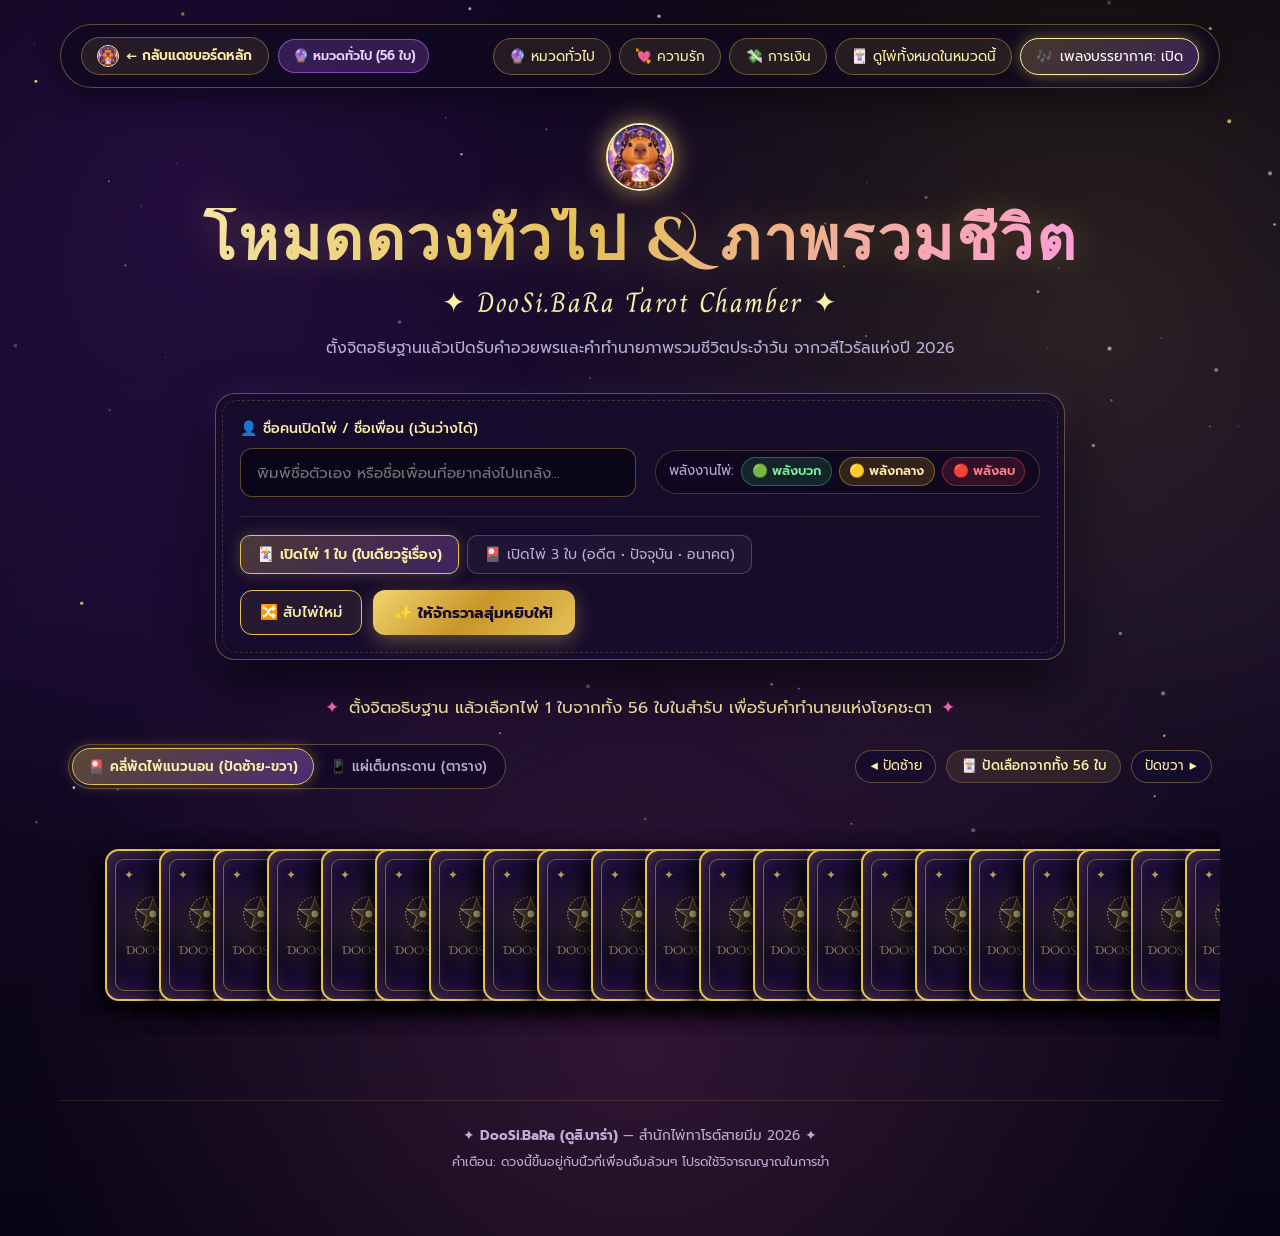
==== reading.html @ a7a4101d "Initial release of DooSi.BaRa 2026" ====
<!DOCTYPE html>
<html lang="th">
<head>
    <meta charset="UTF-8">
    <meta name="viewport" content="width=device-width, initial-scale=1.0">
    <title>DooSi.BaRa — ห้องทำนายไพ่ทาโรต์สายมีม 2026</title>
    <meta name="description" content="เข้าสู่ห้องทำนายดวงชะตา DooSi.BaRa ตั้งจิตอธิษฐานแล้วเปิดไพ่ 1 ใบ หรือ 3 ใบ พร้อมบันทึกภาพคำทำนายส่งแกล้งเพื่อนได้ทันที!">
    <meta name="theme-color" content="#120924">
    <meta property="og:type" content="website">
    <meta property="og:title" content="DooSi.BaRa — ห้องทำนายไพ่ทาโรต์สายมีม 2026">
    <meta property="og:description" content="ตั้งจิตอธิษฐานแล้วเปิดไพ่ 1 ใบ หรือ 3 ใบ พร้อมบันทึกภาพคำทำนายส่งแกล้งเพื่อนได้ทันที!">
    <meta property="og:image" content="icon.png">
    <meta name="twitter:card" content="summary_large_image">
    <meta name="twitter:title" content="DooSi.BaRa — ห้องทำนายไพ่ทาโรต์สายมีม 2026">
    <meta name="twitter:description" content="ตั้งจิตอธิษฐานแล้วเปิดไพ่ 1 ใบ หรือ 3 ใบ พร้อมบันทึกภาพคำทำนายส่งแกล้งเพื่อนได้ทันที!">
    <meta name="twitter:image" content="icon.png">
    <link rel="icon" type="image/png" href="icon.png">
    <link rel="apple-touch-icon" href="icon.png">
    <link rel="preconnect" href="https://fonts.googleapis.com">
    <link rel="preconnect" href="https://fonts.gstatic.com" crossorigin>
    <link href="https://fonts.googleapis.com/css2?family=Charm:wght@400;700&family=Cinzel+Decorative:wght@700&family=Prompt:wght@300;400;500;600;700&display=swap" rel="stylesheet">
    <link rel="stylesheet" href="styles.css?v=20261001_v10">
    <style>
        .tarot-deck-grid {
            display: grid !important;
            grid-template-columns: repeat(auto-fill, minmax(110px, 1fr)) !important;
            gap: 0.95rem !important;
            max-width: 1240px !important;
            margin: 0 auto !important;
            padding: 1rem 0.5rem !important;
            justify-content: center !important;
        }
        @media (min-width: 1024px) {
            .tarot-deck-grid {
                grid-template-columns: repeat(auto-fill, minmax(118px, 1fr)) !important;
                gap: 1.05rem !important;
            }
        }
        @media (max-width: 600px) {
            .tarot-deck-grid {
                grid-template-columns: repeat(auto-fill, minmax(84px, 1fr)) !important;
                gap: 0.6rem !important;
            }
        }

        /* Direct Cache-Proof Fan Ribbon Styles */
        .deck-view-bar {
            display: flex !important;
            flex-wrap: wrap !important;
            align-items: center !important;
            justify-content: space-between !important;
            gap: 0.8rem !important;
            max-width: 1240px !important;
            margin: 0 auto 1.1rem !important;
            padding: 0 0.5rem !important;
        }
        .view-switch-pills {
            display: flex !important;
            background: rgba(18, 9, 36, 0.75) !important;
            border: 1px solid rgba(229, 193, 88, 0.35) !important;
            border-radius: 999px !important;
            padding: 3px !important;
        }
        .view-pill {
            background: transparent !important;
            border: none !important;
            color: #bbaed6 !important;
            font-size: 0.84rem !important;
            font-family: 'Prompt', sans-serif !important;
            padding: 0.42rem 0.95rem !important;
            border-radius: 999px !important;
            cursor: pointer !important;
            transition: all 0.25s ease !important;
        }
        .view-pill.active {
            background: linear-gradient(135deg, rgba(229, 193, 88, 0.35), rgba(184, 107, 255, 0.35)) !important;
            border: 1px solid #e5c158 !important;
            color: #fdf0a6 !important;
            font-weight: 600 !important;
            box-shadow: 0 0 14px rgba(229, 193, 88, 0.35) !important;
        }
        .fan-navigator-bar {
            display: flex !important;
            align-items: center !important;
            gap: 0.6rem !important;
        }
        .btn-fan-nav {
            background: rgba(22, 11, 46, 0.75) !important;
            border: 1px solid rgba(229, 193, 88, 0.35) !important;
            color: #fdf0a6 !important;
            font-size: 0.82rem !important;
            font-family: 'Prompt', sans-serif !important;
            padding: 0.35rem 0.85rem !important;
            border-radius: 999px !important;
            cursor: pointer !important;
        }
        .fan-indicator-pill {
            font-size: 0.82rem !important;
            color: #fdf0a6 !important;
            background: rgba(229, 193, 88, 0.1) !important;
            border: 1px solid rgba(229, 193, 88, 0.25) !important;
            border-radius: 999px !important;
            padding: 0.32rem 0.85rem !important;
            font-weight: 500 !important;
        }
        .tarot-spread-container.view-fan {
            max-width: 100vw !important;
            overflow: hidden !important;
            position: relative !important;
            padding: 0.5rem 0 !important;
        }
        .tarot-spread-container.view-fan .tarot-deck-grid {
            display: flex !important;
            overflow-x: auto !important;
            overflow-y: hidden !important;
            scroll-snap-type: x proximity !important;
            -webkit-overflow-scrolling: touch !important;
            padding: 2.2rem 2.8rem 2.2rem !important;
            gap: 0 !important;
            max-width: 100% !important;
            justify-content: flex-start !important;
            cursor: grab !important;
            user-select: none !important;
        }
        .tarot-spread-container.view-fan .deck-card-slot {
            flex: 0 0 96px !important;
            width: 96px !important;
            height: 152px !important;
            margin-right: -42px !important;
            margin-left: 0 !important;
            scroll-snap-align: center !important;
            box-shadow: -6px 8px 18px rgba(0, 0, 0, 0.75) !important;
        }
        .tarot-spread-container.view-fan .deck-card-slot:hover {
            transform: translateY(-28px) scale(1.15) !important;
            z-index: 50 !important;
            margin-right: 6px !important;
            margin-left: 6px !important;
            filter: drop-shadow(0 15px 25px rgba(0, 0, 0, 0.8)) drop-shadow(0 0 18px rgba(229, 193, 88, 0.6)) !important;
        }
        .tarot-spread-container.view-fan .deck-card-slot.selected {
            transform: translateY(-38px) scale(1.18) !important;
            z-index: 60 !important;
            margin-right: 14px !important;
            margin-left: 14px !important;
            filter: drop-shadow(0 15px 30px rgba(0, 0, 0, 0.9)) drop-shadow(0 0 25px #e5c158) !important;
        }
        @media (max-width: 600px) {
            .tarot-spread-container.view-fan .deck-card-slot {
                flex: 0 0 82px !important;
                width: 82px !important;
                height: 130px !important;
                margin-right: -36px !important;
            }
            .tarot-spread-container.view-fan .tarot-deck-grid {
                padding: 1.8rem 1.4rem 1.6rem !important;
            }
        }

        /* Altar Grid & Energy Legend Bar */
        .altar-grid {
            display: grid !important;
            grid-template-columns: 1fr auto !important;
            gap: 1.2rem !important;
            align-items: end !important;
        }
        @media (max-width: 768px) {
            .altar-grid {
                grid-template-columns: 1fr !important;
            }
        }
        .energy-legend-bar {
            display: inline-flex !important;
            align-items: center !important;
            gap: 0.45rem !important;
            flex-wrap: nowrap !important;
            white-space: nowrap !important;
            background: rgba(14, 7, 28, 0.7) !important;
            border: 1px solid rgba(229, 193, 88, 0.25) !important;
            border-radius: 999px !important;
            padding: 0.42rem 0.85rem !important;
            margin-bottom: 0.2rem !important;
        }
        .legend-label {
            font-size: 0.82rem !important;
            color: #bbaed6 !important;
            white-space: nowrap !important;
        }
        .legend-tag {
            display: inline-flex !important;
            align-items: center !important;
            gap: 0.28rem !important;
            font-size: 0.8rem !important;
            font-weight: 600 !important;
            white-space: nowrap !important;
            padding: 0.2rem 0.6rem !important;
            border-radius: 999px !important;
        }
        .legend-tag.positive {
            background: rgba(46, 213, 115, 0.15) !important;
            color: #7bed9f !important;
            border: 1px solid rgba(46, 213, 115, 0.4) !important;
        }
        .legend-tag.neutral {
            background: rgba(255, 195, 18, 0.15) !important;
            color: #ffeaa7 !important;
            border: 1px solid rgba(255, 195, 18, 0.4) !important;
        }
        .legend-tag.negative {
            background: rgba(255, 71, 87, 0.15) !important;
            color: #ff7f8a !important;
            border: 1px solid rgba(255, 71, 87, 0.4) !important;
        }
        @media (max-width: 600px) {
            .energy-legend-bar {
                flex-wrap: wrap !important;
                border-radius: 14px !important;
                padding: 0.5rem 0.75rem !important;
            }
        }
    </style>
</head>
<body>
    <canvas id="starfield"></canvas>

    <div class="app-wrapper">
        <!-- Top Navigation -->
        <nav class="top-bar">
            <div style="display:flex; align-items:center; gap:0.6rem; flex-wrap:wrap;">
                <a href="index.html" class="btn-pill" style="text-decoration:none; font-weight:600; display:inline-flex; align-items:center; gap:0.45rem;">
                    <img src="icon.png" alt="DooSi.BaRa Mascot" style="width:22px; height:22px; border-radius:50%; object-fit:cover; border:1px solid var(--gold-light);">
                    ← กลับแดชบอร์ดหลัก
                </a>
                <span class="badge-general" id="activeModeBadge" style="padding:0.35rem 0.85rem; border-radius:999px; font-size:0.8rem; font-weight:600;">
                    🔮 กำลังโหลด...
                </span>
            </div>

            <div class="top-actions">
                <button type="button" class="btn-pill mode-pill-btn" data-target-mode="general">
                    🔮 หมวดทั่วไป
                </button>
                <button type="button" class="btn-pill mode-pill-btn" data-target-mode="love">
                    💘 ความรัก
                </button>
                <button type="button" class="btn-pill mode-pill-btn" data-target-mode="money">
                    💸 การเงิน
                </button>
                <button type="button" class="btn-pill" id="btnOpenGallery">
                    🃏 ดูไพ่ทั้งหมดในหมวดนี้
                </button>
                <button type="button" class="btn-pill sound-active" id="btnToggleSound">
                    <span class="bgm-wave-anim">🎶</span> เพลงบรรยากาศ: เปิด
                </button>
            </div>
        </nav>

        <!-- Mode Hero Header -->
        <header class="hero-header">
            <div class="celestial-emblem" aria-hidden="true" style="background:transparent; border:none; box-shadow:none;">
                <img src="icon.png" alt="DooSi.BaRa Mascot" class="hero-mascot-img">
            </div>
            <h1 class="site-title" id="modeHeaderTitle">โหมดดวงทั่วไป & ภาพรวมชีวิต</h1>
            <span class="site-title-thai">✦ DooSi.BaRa Tarot Chamber ✦</span>
            <p class="site-subtitle" id="modeHeaderDesc">
                ตั้งจิตอธิษฐานแล้วเปิดรับคำอวยพรและคำทำนายภาพรวมชีวิตประจำวัน จากวลีไวรัลแห่งปี 2026
            </p>
        </header>

        <!-- Altar Control Panel -->
        <section class="altar-panel" aria-label="แท่นทำนายดวงชะตา">
            <div class="altar-grid">
                <div class="field-group">
                    <label for="friendNameInput">👤 ชื่อคนเปิดไพ่ / ชื่อเพื่อน (เว้นว่างได้)</label>
                    <input
                        type="text"
                        id="friendNameInput"
                        class="mystic-input"
                        placeholder="พิมพ์ชื่อตัวเอง หรือชื่อเพื่อนที่อยากส่งไปแกล้ง..."
                        maxlength="45"
                    >
                </div>
                <div class="field-group" style="display:flex; flex-direction:column; justify-content:flex-end; align-items:flex-end;">
                    <div class="energy-legend-bar">
                        <span class="legend-label">พลังงานไพ่:</span>
                        <span class="legend-tag positive">🟢 พลังบวก</span>
                        <span class="legend-tag neutral">🟡 พลังกลาง</span>
                        <span class="legend-tag negative">🔴 พลังลบ</span>
                    </div>
                </div>
            </div>

            <div class="spread-mode-bar">
                <div class="mode-tabs" role="tablist">
                    <button type="button" class="mode-tab active" data-mode="1">
                        🃏 เปิดไพ่ 1 ใบ (ใบเดียวรู้เรื่อง)
                    </button>
                    <button type="button" class="mode-tab" data-mode="3">
                        🎴 เปิดไพ่ 3 ใบ (อดีต • ปัจจุบัน • อนาคต)
                    </button>
                </div>
                <div class="action-buttons">
                    <button type="button" class="btn-outline-gold" id="btnShuffleDeck">
                        🔀 สับไพ่ใหม่
                    </button>
                    <button type="button" class="btn-gold" id="btnQuickDraw">
                        ✨ ให้จักรวาลสุ่มหยิบให้!
                    </button>
                </div>
            </div>
        </section>

        <!-- Oracle Prompt -->
        <div class="oracle-prompt">
            <span class="sparkle">✦</span>
            <span id="oraclePromptText">ตั้งจิตอธิษฐาน แล้วกดเลือกไพ่ทาโรต์ 1 ใบด้วยตัวเอง เพื่อรับคำทำนายแห่งโชคชะตา</span>
            <span class="sparkle">✦</span>
        </div>

        <!-- Deck View Switcher & Navigator -->
        <div class="deck-view-bar">
            <div class="view-switch-pills">
                <button type="button" class="view-pill active" id="btnViewFan" data-view="fan">
                    🎴 คลี่พัดไพ่แนวนอน (ปัดซ้าย-ขวา)
                </button>
                <button type="button" class="view-pill" id="btnViewGrid" data-view="grid">
                    📱 แผ่เต็มกระดาน (ตาราง)
                </button>
            </div>
            <div class="fan-navigator-bar" id="fanNavigatorBar">
                <button type="button" class="btn-fan-nav" id="btnFanLeft" title="เลื่อนซ้าย">◀ ปัดซ้าย</button>
                <div class="fan-indicator-pill" id="fanIndicatorPill">
                    <span id="fanCardCounterText">🃏 ปัดเลือกจากทั้ง 56 ใบ</span>
                </div>
                <button type="button" class="btn-fan-nav" id="btnFanRight" title="เลื่อนขวา">ปัดขวา ▶</button>
            </div>
        </div>

        <!-- Interactive Tarot Deck Spread -->
        <section class="tarot-spread-container view-fan" aria-label="สำรับไพ่ทาโรต์">
            <div class="tarot-deck-grid" id="tarotDeckGrid"></div>
        </section>

        <!-- Revealed Reading Stage -->
        <section class="reading-stage" id="readingStage" aria-live="polite"></section>

        <!-- Footer -->
        <footer class="site-footer">
            <p>✦ <strong>DooSi.BaRa (ดูสิ.บาร่า)</strong> — สำนักไพ่ทาโรต์สายมีม 2026 ✦</p>
            <p style="margin-top:0.3rem; font-size:0.78rem;">คำเตือน: ดวงนี้ขึ้นอยู่กับนิ้วที่เพื่อนจิ้มล้วนๆ โปรดใช้วิจารณญาณในการขำ</p>
        </footer>
    </div>

    <!-- Modal: All Cards Gallery -->
    <div class="modal-backdrop" id="galleryModal" role="dialog" aria-modal="true">
        <div class="modal-card">
            <div class="modal-header">
                <div class="modal-title" id="galleryModalTitle">🃏 ไพ่ทั้งหมดในสำรับนี้</div>
                <button type="button" class="btn-close-modal" onclick="document.getElementById('galleryModal').classList.remove('open')">✕</button>
            </div>
            <p style="color:var(--text-muted); font-size:0.88rem; margin-bottom:1rem;">
                คลิกที่การ์ดใบใดก็ได้เพื่อเปิดอ่านคำจำกัดความ คำทำนาย และคำอวยพรของไพ่ใบนั้นทันที:
            </p>
            <div class="gallery-grid" id="galleryGridContainer"></div>
        </div>
    </div>

    <!-- Toast Notification -->
    <div class="mystic-toast" id="mysticToast" role="status" aria-live="polite"></div>

    <!-- Load Dedicated Data Decks and Reading Engine -->
    <script src="data/general.js?v=20261001_v11"></script>
    <script src="data/love.js?v=20261001_v11"></script>
    <script src="data/money.js?v=20261001_v11"></script>
    <script src="reading.js?v=20261001_v11"></script>
</body>
</html>
---- styles.css ----
:root {
    --bg-deep: #070410;
    --bg-mid: #120924;
    --bg-card: #1a0f33;
    --bg-panel: rgba(22, 12, 44, 0.85);
    --gold-primary: #e5c158;
    --gold-light: #fdf0a6;
    --gold-dark: #9e7820;
    --gold-glow: rgba(229, 193, 88, 0.45);
    --purple-neon: #b86bff;
    --pink-accent: #ff6ec7;
    --cyan-mystic: #5ce1e6;
    --text-main: #f8f3ff;
    --text-muted: #bbaed6;
    --border-gold: rgba(229, 193, 88, 0.38);
    --shadow-mystic: 0 20px 50px rgba(0, 0, 0, 0.75), 0 0 30px rgba(184, 107, 255, 0.15);
}

* {
    box-sizing: border-box;
    margin: 0;
    padding: 0;
}

html {
    scroll-behavior: smooth;
}

body {
    font-family: 'Prompt', -apple-system, BlinkMacSystemFont, sans-serif;
    background-color: var(--bg-deep);
    background-image:
        radial-gradient(circle at 15% 15%, rgba(120, 40, 200, 0.22) 0%, transparent 45%),
        radial-gradient(circle at 85% 25%, rgba(229, 193, 88, 0.14) 0%, transparent 40%),
        radial-gradient(circle at 50% 85%, rgba(255, 110, 199, 0.15) 0%, transparent 50%),
        linear-gradient(180deg, #070410 0%, #130926 50%, #090514 100%);
    color: var(--text-main);
    min-height: 100vh;
    overflow-x: hidden;
    position: relative;
    line-height: 1.6;
}

/* Starfield Canvas Background */
#starfield {
    position: fixed;
    top: 0;
    left: 0;
    width: 100%;
    height: 100%;
    pointer-events: none;
    z-index: 0;
}

.app-wrapper {
    position: relative;
    z-index: 1;
    max-width: 1200px;
    margin: 0 auto;
    padding: 1.5rem 1.25rem 4rem;
}

/* Top Navigation / Utility Bar */
.top-bar {
    display: flex;
    justify-content: space-between;
    align-items: center;
    flex-wrap: wrap;
    gap: 0.75rem;
    padding: 0.75rem 1.25rem;
    background: rgba(15, 8, 30, 0.75);
    border: 1px solid var(--border-gold);
    border-radius: 999px;
    backdrop-filter: blur(12px);
    margin-bottom: 2rem;
    box-shadow: 0 8px 30px rgba(0, 0, 0, 0.45);
}

.brand-mini {
    display: flex;
    align-items: center;
    gap: 0.6rem;
    font-family: 'Cinzel Decorative', 'Prompt', serif;
    font-weight: 700;
    color: var(--gold-light);
    font-size: 1.05rem;
    letter-spacing: 0.05em;
}

.brand-mini .dot {
    color: var(--pink-accent);
}

.brand-mascot-img {
    width: 34px;
    height: 34px;
    border-radius: 50%;
    border: 1.5px solid var(--gold-light);
    box-shadow: 0 0 12px rgba(229, 193, 88, 0.5);
    object-fit: cover;
    flex-shrink: 0;
}

.top-actions {
    display: flex;
    align-items: center;
    gap: 0.5rem;
    flex-wrap: wrap;
}

.btn-pill {
    background: rgba(229, 193, 88, 0.1);
    color: var(--gold-light);
    border: 1px solid var(--border-gold);
    padding: 0.45rem 0.95rem;
    border-radius: 999px;
    font-family: inherit;
    font-size: 0.85rem;
    cursor: pointer;
    transition: all 0.25s ease;
    display: inline-flex;
    align-items: center;
    gap: 0.4rem;
}

.btn-pill:hover {
    background: rgba(229, 193, 88, 0.25);
    transform: translateY(-2px);
    box-shadow: 0 0 15px var(--gold-glow);
}

.btn-pill.sound-active {
    background: linear-gradient(135deg, rgba(229, 193, 88, 0.25), rgba(184, 107, 255, 0.25)) !important;
    border-color: var(--gold-light) !important;
    color: #fff !important;
    box-shadow: 0 0 16px rgba(229, 193, 88, 0.45) !important;
}

.bgm-wave-anim {
    display: inline-block;
    animation: musicPulse 1.4s ease-in-out infinite;
}

@keyframes musicPulse {
    0%, 100% { transform: scale(1); }
    50% { transform: scale(1.3); }
}

.hero-mascot-img {
    width: 68px;
    height: 68px;
    border-radius: 50%;
    border: 2px solid var(--gold-light);
    box-shadow: 0 0 25px rgba(229, 193, 88, 0.65);
    object-fit: cover;
    animation: mascotFloat 4s ease-in-out infinite;
}

@keyframes mascotFloat {
    0%, 100% {
        transform: translateY(0) scale(1);
        box-shadow: 0 0 25px rgba(229, 193, 88, 0.65);
    }
    50% {
        transform: translateY(-4px) scale(1.04);
        box-shadow: 0 0 35px rgba(255, 110, 199, 0.7);
    }
}

.btn-pill.active-prank {
    background: linear-gradient(135deg, rgba(255, 110, 199, 0.28), rgba(184, 107, 255, 0.28));
    border-color: var(--pink-accent);
    color: #fff;
}

/* Hero Header */
.hero-header {
    text-align: center;
    margin-bottom: 2rem;
    position: relative;
}

.celestial-emblem {
    display: inline-flex;
    align-items: center;
    justify-content: center;
    width: 74px;
    height: 74px;
    border-radius: 50%;
    background: radial-gradient(circle, rgba(229, 193, 88, 0.22) 0%, rgba(18, 9, 36, 0.9) 70%);
    border: 1.5px solid var(--gold-primary);
    box-shadow: 0 0 28px var(--gold-glow);
    margin-bottom: 0.85rem;
    animation: floatSlow 4s ease-in-out infinite;
}

@keyframes floatSlow {
    0%, 100% { transform: translateY(0px) rotate(0deg); }
    50% { transform: translateY(-7px) rotate(3deg); }
}

.site-title {
    font-family: 'Cinzel Decorative', serif;
    font-size: clamp(2.2rem, 5vw, 3.8rem);
    font-weight: 700;
    background: linear-gradient(135deg, #fff6cc 0%, #e5c158 45%, #ff9de2 85%, #fdf0a6 100%);
    -webkit-background-clip: text;
    -webkit-text-fill-color: transparent;
    text-shadow: 0 0 35px rgba(229, 193, 88, 0.28);
    letter-spacing: 0.04em;
    line-height: 1.15;
}

.site-title-thai {
    display: block;
    font-family: 'Charm', 'Prompt', cursive;
    font-size: clamp(1.25rem, 2.6vw, 1.75rem);
    color: var(--gold-light);
    margin-top: 0.2rem;
    letter-spacing: 0.06em;
}

.site-subtitle {
    color: var(--text-muted);
    font-size: 0.98rem;
    max-width: 640px;
    margin: 0.65rem auto 0;
}

.badge-2026 {
    display: inline-block;
    margin-top: 0.7rem;
    padding: 0.25rem 0.85rem;
    font-size: 0.78rem;
    border-radius: 999px;
    background: rgba(184, 107, 255, 0.18);
    border: 1px solid rgba(184, 107, 255, 0.45);
    color: #e5c8ff;
    letter-spacing: 0.05em;
}

/* Control Altar (Intention & Mode Selector) */
.altar-panel {
    background: var(--bg-panel);
    border: 1px solid var(--border-gold);
    border-radius: 20px;
    padding: 1.5rem;
    max-width: 850px;
    margin: 0 auto 2.2rem;
    box-shadow: var(--shadow-mystic);
    backdrop-filter: blur(14px);
    position: relative;
    overflow: hidden;
}

.altar-panel::before {
    content: "";
    position: absolute;
    inset: 6px;
    border: 1px dashed rgba(229, 193, 88, 0.2);
    border-radius: 15px;
    pointer-events: none;
}

.altar-grid {
    display: grid;
    grid-template-columns: 1fr auto;
    gap: 1.2rem;
    align-items: end;
}

@media (max-width: 768px) {
    .altar-grid {
        grid-template-columns: 1fr;
    }
}

.energy-legend-bar {
    display: inline-flex;
    align-items: center;
    gap: 0.45rem;
    flex-wrap: nowrap;
    white-space: nowrap;
    background: rgba(14, 7, 28, 0.7);
    border: 1px solid rgba(229, 193, 88, 0.25);
    border-radius: 999px;
    padding: 0.42rem 0.85rem;
    margin-bottom: 0.2rem;
}

.legend-label {
    font-size: 0.82rem;
    color: var(--text-muted);
    white-space: nowrap;
}

.legend-tag {
    display: inline-flex;
    align-items: center;
    gap: 0.28rem;
    font-size: 0.8rem;
    font-weight: 600;
    white-space: nowrap;
    padding: 0.2rem 0.6rem;
    border-radius: 999px;
}

.legend-tag.positive {
    background: rgba(46, 213, 115, 0.15);
    color: #7bed9f;
    border: 1px solid rgba(46, 213, 115, 0.4);
}

.legend-tag.neutral {
    background: rgba(255, 195, 18, 0.15);
    color: #ffeaa7;
    border: 1px solid rgba(255, 195, 18, 0.4);
}

.legend-tag.negative {
    background: rgba(255, 71, 87, 0.15);
    color: #ff7f8a;
    border: 1px solid rgba(255, 71, 87, 0.4);
}

@media (max-width: 600px) {
    .energy-legend-bar {
        flex-wrap: wrap;
        border-radius: 14px;
        padding: 0.5rem 0.75rem;
    }
}


.field-group label {
    display: block;
    font-size: 0.88rem;
    color: var(--gold-light);
    margin-bottom: 0.45rem;
    font-weight: 500;
}

.mystic-input,
.mystic-select {
    width: 100%;
    padding: 0.75rem 1rem;
    border-radius: 12px;
    background: rgba(10, 5, 22, 0.85);
    border: 1px solid var(--border-gold);
    color: var(--text-main);
    font-family: inherit;
    font-size: 0.95rem;
    transition: all 0.2s ease;
}

.mystic-input:focus,
.mystic-select:focus {
    outline: none;
    border-color: var(--gold-light);
    box-shadow: 0 0 15px var(--gold-glow);
}

.spread-mode-bar {
    display: flex;
    justify-content: space-between;
    align-items: center;
    flex-wrap: wrap;
    gap: 1rem;
    margin-top: 1.2rem;
    padding-top: 1.1rem;
    border-top: 1px solid rgba(229, 193, 88, 0.16);
}

.mode-tabs {
    display: flex;
    gap: 0.5rem;
    flex-wrap: wrap;
}

.mode-tab {
    background: rgba(255, 255, 255, 0.04);
    border: 1px solid rgba(229, 193, 88, 0.28);
    color: var(--text-muted);
    padding: 0.5rem 1rem;
    border-radius: 10px;
    font-family: inherit;
    font-size: 0.88rem;
    cursor: pointer;
    transition: all 0.2s ease;
}

.mode-tab.active {
    background: linear-gradient(135deg, rgba(229, 193, 88, 0.25), rgba(184, 107, 255, 0.25));
    border-color: var(--gold-primary);
    color: var(--gold-light);
    font-weight: 600;
    box-shadow: 0 0 15px rgba(229, 193, 88, 0.25);
}

.action-buttons {
    display: flex;
    gap: 0.65rem;
    flex-wrap: wrap;
}

.btn-gold {
    background: linear-gradient(135deg, #f3d470 0%, #c89629 50%, #e5c158 100%);
    color: #160a28;
    font-weight: 700;
    border: none;
    padding: 0.65rem 1.35rem;
    border-radius: 12px;
    font-family: inherit;
    font-size: 0.95rem;
    cursor: pointer;
    box-shadow: 0 6px 20px rgba(229, 193, 88, 0.35);
    transition: all 0.25s ease;
    display: inline-flex;
    align-items: center;
    gap: 0.45rem;
}

.btn-gold:hover {
    transform: translateY(-2px) scale(1.02);
    box-shadow: 0 10px 28px rgba(229, 193, 88, 0.55);
}

.btn-outline-gold {
    background: rgba(229, 193, 88, 0.08);
    color: var(--gold-light);
    border: 1px solid var(--gold-primary);
    padding: 0.65rem 1.2rem;
    border-radius: 12px;
    font-family: inherit;
    font-size: 0.92rem;
    font-weight: 500;
    cursor: pointer;
    transition: all 0.25s ease;
    display: inline-flex;
    align-items: center;
    gap: 0.45rem;
}

.btn-outline-gold:hover {
    background: rgba(229, 193, 88, 0.2);
    transform: translateY(-2px);
}

/* Instructions Banner */
.oracle-prompt {
    text-align: center;
    margin-bottom: 1.4rem;
    font-size: 1.05rem;
    color: var(--gold-light);
    display: flex;
    align-items: center;
    justify-content: center;
    gap: 0.6rem;
}

.oracle-prompt .sparkle {
    color: var(--pink-accent);
    animation: pulseGlow 1.6s infinite alternate;
}

@keyframes pulseGlow {
    from { opacity: 0.5; transform: scale(0.9); }
    to { opacity: 1; transform: scale(1.18); }
}

/* Tarot Deck Spread Area */
.tarot-spread-container {
    perspective: 1200px;
    margin-bottom: 2.5rem;
}

.tarot-deck-grid {
    display: grid;
    grid-template-columns: repeat(auto-fill, minmax(110px, 1fr));
    gap: 0.95rem;
    max-width: 1240px;
    margin: 0 auto;
    padding: 1rem 0.5rem;
    justify-content: center;
}

@media (min-width: 1024px) {
    .tarot-deck-grid {
        grid-template-columns: repeat(auto-fill, minmax(118px, 1fr));
        gap: 1.05rem;
    }
}

@media (max-width: 600px) {
    .tarot-deck-grid {
        grid-template-columns: repeat(auto-fill, minmax(84px, 1fr));
        gap: 0.6rem;
        padding: 0.25rem;
    }
}


.deck-card-slot {
    aspect-ratio: 2 / 3.15;
    position: relative;
    cursor: pointer;
    transform-style: preserve-3d;
    transition: transform 0.45s cubic-bezier(0.22, 1, 0.36, 1), filter 0.3s ease;
}

.deck-card-slot:hover {
    transform: translateY(-14px) rotateZ(-1.5deg) scale(1.04);
    z-index: 5;
}

.deck-card-slot.shuffling {
    animation: shuffleDance 0.6s ease-in-out;
}

@keyframes shuffleDance {
    0% { transform: translate(0, 0) rotate(0deg) scale(1); }
    35% { transform: translate(0, -25px) rotate(-10deg) scale(0.92); }
    70% { transform: translate(0, 10px) rotate(8deg) scale(1.05); }
    100% { transform: translate(0, 0) rotate(0deg) scale(1); }
}

.deck-card-slot.selected {
    transform: translateY(-18px) scale(1.06);
    filter: drop-shadow(0 0 22px var(--gold-primary));
}

/* ============================================================================
   Tarot Fan / Ribbon Mode (Horizontal Swipe Spread for Mobile & Desktop)
   ============================================================================ */
.deck-view-bar {
    display: flex;
    flex-wrap: wrap;
    align-items: center;
    justify-content: space-between;
    gap: 0.8rem;
    max-width: 1200px;
    margin: 0 auto 1.1rem;
    padding: 0 0.5rem;
}

.view-switch-pills {
    display: flex;
    background: rgba(18, 9, 36, 0.7);
    border: 1px solid rgba(229, 193, 88, 0.3);
    border-radius: 999px;
    padding: 3px;
    backdrop-filter: blur(10px);
}

.view-pill {
    background: transparent;
    border: none;
    color: var(--text-muted);
    font-size: 0.84rem;
    font-family: 'Prompt', sans-serif;
    font-weight: 500;
    padding: 0.42rem 0.95rem;
    border-radius: 999px;
    cursor: pointer;
    transition: all 0.25s ease;
}

.view-pill:hover {
    color: var(--gold-light);
}

.view-pill.active {
    background: linear-gradient(135deg, rgba(229, 193, 88, 0.35), rgba(184, 107, 255, 0.35));
    border: 1px solid var(--gold-primary);
    color: var(--gold-light);
    font-weight: 600;
    box-shadow: 0 0 14px rgba(229, 193, 88, 0.3);
}

.fan-navigator-bar {
    display: flex;
    align-items: center;
    gap: 0.6rem;
}

.btn-fan-nav {
    background: rgba(22, 11, 46, 0.75);
    border: 1px solid rgba(229, 193, 88, 0.35);
    color: var(--gold-light);
    font-size: 0.82rem;
    font-family: 'Prompt', sans-serif;
    padding: 0.35rem 0.85rem;
    border-radius: 999px;
    cursor: pointer;
    transition: all 0.2s ease;
}

.btn-fan-nav:hover {
    border-color: var(--gold-primary);
    background: rgba(229, 193, 88, 0.2);
    box-shadow: 0 0 10px rgba(229, 193, 88, 0.3);
}

.fan-indicator-pill {
    font-size: 0.82rem;
    color: var(--gold-light);
    background: rgba(229, 193, 88, 0.1);
    border: 1px solid rgba(229, 193, 88, 0.25);
    border-radius: 999px;
    padding: 0.32rem 0.85rem;
    font-weight: 500;
}

/* Horizontal Tarot Ribbon Container */
.tarot-spread-container.view-fan {
    max-width: 100vw;
    overflow: hidden;
    position: relative;
    padding: 0.5rem 0;
}

.tarot-spread-container.view-fan .tarot-deck-grid {
    display: flex !important;
    overflow-x: auto !important;
    overflow-y: hidden !important;
    scroll-snap-type: x proximity;
    -webkit-overflow-scrolling: touch;
    padding: 2.2rem 2.8rem 2.2rem !important;
    gap: 0 !important;
    max-width: 100% !important;
    justify-content: flex-start !important;
    scrollbar-width: thin;
    scrollbar-color: var(--gold-primary) rgba(20, 9, 42, 0.8);
    cursor: grab;
    user-select: none;
}

.tarot-spread-container.view-fan .tarot-deck-grid:active {
    cursor: grabbing;
}

.tarot-spread-container.view-fan .tarot-deck-grid::-webkit-scrollbar {
    height: 8px;
}

.tarot-spread-container.view-fan .tarot-deck-grid::-webkit-scrollbar-track {
    background: rgba(20, 9, 42, 0.8);
    border-radius: 999px;
}

.tarot-spread-container.view-fan .tarot-deck-grid::-webkit-scrollbar-thumb {
    background: linear-gradient(90deg, #c89629, #f3d470, #c89629);
    border-radius: 999px;
    box-shadow: 0 0 10px rgba(229, 193, 88, 0.5);
}

.tarot-spread-container.view-fan .deck-card-slot {
    flex: 0 0 96px !important;
    width: 96px !important;
    height: 152px !important;
    margin-right: -42px !important;
    margin-left: 0 !important;
    scroll-snap-align: center;
    transition: transform 0.3s cubic-bezier(0.22, 1, 0.36, 1), margin 0.25s ease, filter 0.25s ease !important;
    box-shadow: -6px 8px 18px rgba(0, 0, 0, 0.75);
}

.tarot-spread-container.view-fan .deck-card-slot:hover,
.tarot-spread-container.view-fan .deck-card-slot:focus-within {
    transform: translateY(-28px) scale(1.15) !important;
    z-index: 50 !important;
    margin-right: 6px !important;
    margin-left: 6px !important;
    filter: drop-shadow(0 15px 25px rgba(0, 0, 0, 0.8)) drop-shadow(0 0 18px rgba(229, 193, 88, 0.6)) !important;
}

.tarot-spread-container.view-fan .deck-card-slot.selected {
    transform: translateY(-38px) scale(1.18) !important;
    z-index: 60 !important;
    margin-right: 14px !important;
    margin-left: 14px !important;
    filter: drop-shadow(0 15px 30px rgba(0, 0, 0, 0.9)) drop-shadow(0 0 25px #e5c158) !important;
}

@media (max-width: 600px) {
    .tarot-spread-container.view-fan .deck-card-slot {
        flex: 0 0 82px !important;
        width: 82px !important;
        height: 130px !important;
        margin-right: -36px !important;
    }
    .tarot-spread-container.view-fan .tarot-deck-grid {
        padding: 1.8rem 1.4rem 1.6rem !important;
    }
}

.card-back-design {
    width: 100%;
    height: 100%;
    border-radius: 14px;
    background: linear-gradient(155deg, #21103f 0%, #0f0720 55%, #2b134e 100%);
    border: 2px solid var(--gold-primary);
    box-shadow: 0 10px 25px rgba(0, 0, 0, 0.65), inset 0 0 18px rgba(229, 193, 88, 0.22);
    padding: 8px;
    display: flex;
    flex-direction: column;
    justify-content: space-between;
    align-items: center;
    position: relative;
    overflow: hidden;
    user-select: none;
}

.card-back-inner {
    width: 100%;
    height: 100%;
    border: 1px solid rgba(229, 193, 88, 0.45);
    border-radius: 9px;
    display: flex;
    flex-direction: column;
    align-items: center;
    justify-content: center;
    position: relative;
    background-image: radial-gradient(circle at center, rgba(229, 193, 88, 0.14) 0%, transparent 70%);
}

.card-back-inner::before,
.card-back-inner::after {
    content: "✦";
    position: absolute;
    color: var(--gold-primary);
    font-size: 0.75rem;
    opacity: 0.8;
}

.card-back-inner::before {
    top: 6px;
    left: 8px;
}

.card-back-inner::after {
    bottom: 6px;
    right: 8px;
}

.card-back-number {
    font-family: 'Cinzel Decorative', serif;
    font-size: 0.7rem;
    color: var(--gold-light);
    opacity: 0.75;
    margin-top: 0.35rem;
}

/* Reading Reveal Section */
.reading-stage {
    display: none;
    margin-top: 1rem;
    animation: fadeUpIn 0.6s cubic-bezier(0.16, 1, 0.3, 1);
}

.reading-stage.visible {
    display: block;
}

@keyframes fadeUpIn {
    from {
        opacity: 0;
        transform: translateY(24px);
    }
    to {
        opacity: 1;
        transform: translateY(0);
    }
}

/* Single Card Reading Layout */
.single-reading-layout {
    display: grid;
    grid-template-columns: 330px 1fr;
    gap: 2rem;
    align-items: start;
    background: var(--bg-panel);
    border: 1.5px solid var(--gold-primary);
    border-radius: 24px;
    padding: 2rem;
    box-shadow: var(--shadow-mystic);
    position: relative;
}

@media (max-width: 860px) {
    .single-reading-layout {
        grid-template-columns: 1fr;
        padding: 1.35rem;
    }
}

/* Full Revealed Tarot Card Art */
.tarot-card-showcase {
    width: 100%;
    max-width: 320px;
    margin: 0 auto;
    aspect-ratio: 2 / 3.25;
    perspective: 1200px;
}

.tarot-card-front {
    width: 100%;
    height: 100%;
    border-radius: 18px;
    background: linear-gradient(165deg, #1e0f3b 0%, #0d061c 60%, #271147 100%);
    border: 3px solid var(--gold-primary);
    box-shadow: 0 18px 45px rgba(0, 0, 0, 0.8), 0 0 30px var(--gold-glow);
    padding: 12px;
    display: flex;
    flex-direction: column;
    justify-content: space-between;
    position: relative;
    animation: cardFlipReveal 0.75s cubic-bezier(0.22, 1, 0.36, 1);
}

@keyframes cardFlipReveal {
    0% {
        transform: rotateY(90deg) scale(0.88);
        opacity: 0.3;
    }
    100% {
        transform: rotateY(0deg) scale(1);
        opacity: 1;
    }
}

.tarot-card-frame {
    border: 1.5px solid rgba(229, 193, 88, 0.55);
    border-radius: 12px;
    height: 100%;
    padding: 12px 10px;
    display: flex;
    flex-direction: column;
    justify-content: space-between;
    align-items: center;
    text-align: center;
    position: relative;
    background: radial-gradient(circle at 50% 42%, rgba(229, 193, 88, 0.14) 0%, transparent 68%);
}

.tarot-roman {
    font-family: 'Cinzel Decorative', serif;
    font-size: 0.82rem;
    letter-spacing: 0.12em;
    color: var(--gold-light);
    border-bottom: 1px solid rgba(229, 193, 88, 0.35);
    padding-bottom: 4px;
    width: 85%;
}

.tarot-art-box {
    flex: 1;
    width: 100%;
    display: flex;
    flex-direction: column;
    align-items: center;
    justify-content: center;
    padding: 0.5rem;
    position: relative;
}

.tarot-svg-wrap {
    width: 155px;
    height: 155px;
    display: flex;
    align-items: center;
    justify-content: center;
    filter: drop-shadow(0 0 14px rgba(229, 193, 88, 0.4));
}

.tarot-Power-tag {
    margin-top: 0.5rem;
    font-size: 0.74rem;
    padding: 0.18rem 0.65rem;
    border-radius: 999px;
    background: rgba(229, 193, 88, 0.15);
    border: 1px solid rgba(229, 193, 88, 0.4);
    color: var(--gold-light);
}

.tarot-title-plate {
    width: 100%;
    background: linear-gradient(90deg, rgba(15, 7, 30, 0.9), rgba(45, 22, 84, 0.95), rgba(15, 7, 30, 0.9));
    border-top: 1.5px solid var(--gold-primary);
    border-bottom: 1.5px solid var(--gold-primary);
    padding: 0.55rem 0.4rem;
    border-radius: 8px;
}

.tarot-phrase-main {
    font-size: 1.35rem;
    font-weight: 700;
    color: var(--gold-light);
    line-height: 1.2;
}

.tarot-phrase-eng {
    font-family: 'Cinzel Decorative', serif;
    font-size: 0.68rem;
    color: var(--text-muted);
    letter-spacing: 0.06em;
    margin-top: 2px;
}

/* Prophecy Details Panel */
.prophecy-content {
    display: flex;
    flex-direction: column;
    gap: 1.15rem;
}

.prophecy-header {
    border-bottom: 1px solid rgba(229, 193, 88, 0.25);
    padding-bottom: 0.9rem;
}

.recipient-badge {
    display: inline-flex;
    align-items: center;
    gap: 0.4rem;
    font-size: 0.85rem;
    color: var(--cyan-mystic);
    background: rgba(92, 225, 230, 0.1);
    border: 1px solid rgba(92, 225, 230, 0.35);
    padding: 0.25rem 0.8rem;
    border-radius: 999px;
    margin-bottom: 0.5rem;
}

.prophecy-card-title {
    font-size: clamp(1.6rem, 3vw, 2.2rem);
    color: var(--gold-light);
    font-weight: 700;
    line-height: 1.25;
}

.prophecy-card-subtitle {
    font-family: 'Cinzel Decorative', serif;
    font-size: 0.95rem;
    color: var(--purple-neon);
    margin-top: 0.2rem;
}

.prophecy-box {
    background: rgba(11, 6, 24, 0.72);
    border: 1px solid rgba(229, 193, 88, 0.25);
    border-left: 4px solid var(--gold-primary);
    border-radius: 14px;
    padding: 1.1rem 1.25rem;
}

.prophecy-box.funny-lore {
    border-left-color: var(--pink-accent);
}

.prophecy-box.real-prediction {
    border-left-color: var(--cyan-mystic);
}

.prophecy-box.blessing-box {
    border-left-color: var(--gold-primary);
    background: linear-gradient(135deg, rgba(229, 193, 88, 0.12), rgba(184, 107, 255, 0.1));
}

.box-label {
    font-size: 0.85rem;
    font-weight: 600;
    text-transform: uppercase;
    letter-spacing: 0.04em;
    margin-bottom: 0.4rem;
    display: flex;
    align-items: center;
    gap: 0.45rem;
    color: var(--gold-light);
}

.prophecy-box p {
    font-size: 0.98rem;
    color: var(--text-main);
}

/* Lucky Stats Row */
.lucky-stats-grid {
    display: grid;
    grid-template-columns: repeat(auto-fit, minmax(150px, 1fr));
    gap: 0.75rem;
}

.lucky-stat-card {
    background: rgba(255, 255, 255, 0.04);
    border: 1px solid rgba(229, 193, 88, 0.22);
    border-radius: 12px;
    padding: 0.75rem 0.9rem;
    text-align: center;
}

.lucky-stat-label {
    font-size: 0.76rem;
    color: var(--text-muted);
    display: block;
}

.lucky-stat-value {
    font-size: 0.96rem;
    font-weight: 600;
    color: var(--gold-light);
    margin-top: 0.2rem;
    display: block;
}

/* 3-Card Spread Grid */
.three-card-grid {
    display: grid;
    grid-template-columns: repeat(3, 1fr);
    gap: 1.5rem;
    margin-bottom: 1.5rem;
}

@media (max-width: 920px) {
    .three-card-grid {
        grid-template-columns: 1fr;
    }
}

.three-card-item {
    background: var(--bg-panel);
    border: 1.5px solid var(--border-gold);
    border-radius: 20px;
    padding: 1.35rem;
    display: flex;
    flex-direction: column;
    gap: 1rem;
    box-shadow: var(--shadow-mystic);
}

.position-pill {
    align-self: center;
    background: rgba(229, 193, 88, 0.16);
    border: 1px solid var(--gold-primary);
    color: var(--gold-light);
    font-size: 0.84rem;
    font-weight: 600;
    padding: 0.3rem 1rem;
    border-radius: 999px;
}

/* Share & Prank Footer inside Reading */
.reading-actions-bar {
    display: flex;
    flex-wrap: wrap;
    gap: 0.75rem;
    margin-top: 0.5rem;
    padding-top: 1rem;
    border-top: 1px solid rgba(229, 193, 88, 0.2);
}

/* Modal Windows (Prank Link Generator & Full Deck Gallery & Custom Card Creator) */
.modal-backdrop {
    position: fixed;
    inset: 0;
    background: rgba(5, 2, 12, 0.82);
    backdrop-filter: blur(8px);
    z-index: 100;
    display: none;
    align-items: center;
    justify-content: center;
    padding: 1.25rem;
}

.modal-backdrop.open {
    display: flex;
}

.modal-card {
    background: #150b2a;
    border: 1.5px solid var(--gold-primary);
    border-radius: 22px;
    max-width: 720px;
    width: 100%;
    max-height: 88vh;
    overflow-y: auto;
    padding: 1.75rem;
    box-shadow: 0 25px 60px rgba(0, 0, 0, 0.9), 0 0 35px var(--gold-glow);
    position: relative;
}

.modal-header {
    display: flex;
    justify-content: space-between;
    align-items: center;
    margin-bottom: 1.2rem;
    padding-bottom: 0.8rem;
    border-bottom: 1px solid rgba(229, 193, 88, 0.25);
}

.modal-title {
    font-size: 1.3rem;
    color: var(--gold-light);
    font-weight: 700;
}

.btn-close-modal {
    background: transparent;
    border: 1px solid rgba(229, 193, 88, 0.4);
    color: var(--gold-light);
    width: 36px;
    height: 36px;
    border-radius: 50%;
    font-size: 1.1rem;
    cursor: pointer;
}

/* Gallery Grid inside Modal */
.gallery-grid {
    display: grid;
    grid-template-columns: repeat(auto-fill, minmax(195px, 1fr));
    gap: 0.9rem;
    margin-top: 1rem;
}

.gallery-mini-card {
    background: rgba(255, 255, 255, 0.04);
    border: 1px solid rgba(229, 193, 88, 0.3);
    border-radius: 14px;
    padding: 0.9rem;
    cursor: pointer;
    transition: all 0.2s ease;
}

.gallery-mini-card:hover {
    border-color: var(--gold-light);
    background: rgba(229, 193, 88, 0.12);
    transform: translateY(-3px);
}

.gallery-mini-card h4 {
    color: var(--gold-light);
    font-size: 1.05rem;
    margin: 0.25rem 0;
}

.gallery-mini-card p {
    font-size: 0.8rem;
    color: var(--text-muted);
    display: -webkit-box;
    -webkit-line-clamp: 2;
    -webkit-box-orient: vertical;
    overflow: hidden;
}

/* Toast Notification */
.mystic-toast {
    position: fixed;
    bottom: 24px;
    left: 50%;
    transform: translateX(-50%) translateY(80px);
    background: linear-gradient(135deg, #251146, #120726);
    border: 1.5px solid var(--gold-primary);
    color: var(--gold-light);
    padding: 0.75rem 1.5rem;
    border-radius: 999px;
    font-size: 0.92rem;
    box-shadow: 0 12px 30px rgba(0, 0, 0, 0.75), 0 0 20px var(--gold-glow);
    z-index: 200;
    opacity: 0;
    pointer-events: none;
    transition: all 0.35s cubic-bezier(0.22, 1, 0.36, 1);
}

.mystic-toast.show {
    transform: translateX(-50%) translateY(0);
    opacity: 1;
}

/* Footer */
.site-footer {
    text-align: center;
    margin-top: 3.5rem;
    padding-top: 1.5rem;
    border-top: 1px solid rgba(229, 193, 88, 0.15);
    color: var(--text-muted);
    font-size: 0.85rem;
}

/* Tone Badges (Positive / Neutral / Negative) */
.tone-badge {
    display: inline-flex;
    align-items: center;
    gap: 0.35rem;
    font-size: 0.8rem;
    font-weight: 600;
    padding: 0.24rem 0.75rem;
    border-radius: 999px;
    margin-left: 0.45rem;
    vertical-align: middle;
}

.tone-positive {
    background: rgba(46, 213, 115, 0.16);
    border: 1px solid rgba(46, 213, 115, 0.55);
    color: #7bed9f;
}

.tone-neutral {
    background: rgba(255, 195, 18, 0.16);
    border: 1px solid rgba(255, 195, 18, 0.55);
    color: #ffeaa7;
}

.tone-negative {
    background: rgba(255, 71, 87, 0.18);
    border: 1px solid rgba(255, 71, 87, 0.6);
    color: #ff7f8a;
}

/* ============================================================================
   Dashboard & Portal Styles (index.html) — High-End Luxury Edition
   ============================================================================ */
.dashboard-stats-grid {
    display: grid;
    grid-template-columns: repeat(auto-fit, minmax(175px, 1fr));
    gap: 1.1rem;
    margin: 1.5rem auto 3rem;
    max-width: 1180px;
}

@media (min-width: 1024px) {
    .dashboard-stats-grid {
        grid-template-columns: repeat(5, 1fr);
    }
}

.stat-box {
    background: linear-gradient(145deg, rgba(35, 17, 70, 0.85) 0%, rgba(16, 7, 36, 0.95) 100%);
    border: 1.5px solid rgba(229, 193, 88, 0.32);
    border-radius: 20px;
    padding: 1.35rem 1.15rem;
    text-align: center;
    box-shadow: 0 14px 35px rgba(0, 0, 0, 0.6), inset 0 1px 0 rgba(255, 255, 255, 0.12);
    backdrop-filter: blur(14px);
    transition: all 0.3s cubic-bezier(0.22, 1, 0.36, 1);
    position: relative;
    overflow: hidden;
}

.stat-box::before {
    content: "";
    position: absolute;
    top: 0;
    left: -100%;
    width: 100%;
    height: 100%;
    background: linear-gradient(90deg, transparent, rgba(229, 193, 88, 0.12), transparent);
    transition: left 0.6s ease;
}

.stat-box:hover::before {
    left: 100%;
}

.stat-box:hover {
    transform: translateY(-5px);
    border-color: var(--gold-primary);
    box-shadow: 0 18px 45px rgba(0, 0, 0, 0.75), 0 0 25px var(--gold-glow);
}

.stat-icon {
    font-size: 2.2rem;
    margin-bottom: 0.4rem;
    filter: drop-shadow(0 0 12px rgba(229, 193, 88, 0.35));
}

.stat-number {
    font-family: 'Cinzel Decorative', serif;
    font-size: 2.1rem;
    font-weight: 700;
    background: linear-gradient(135deg, #fff2b2, #e5c158, #c89629);
    -webkit-background-clip: text;
    -webkit-text-fill-color: transparent;
    letter-spacing: 0.04em;
    line-height: 1.2;
}

.stat-title {
    font-size: 0.92rem;
    color: var(--text-muted);
    margin-top: 0.25rem;
    font-weight: 500;
}

.section-heading-center {
    text-align: center;
    margin: 3.5rem 0 1.8rem;
}

.section-heading-center h2 {
    font-family: 'Cinzel Decorative', 'Prompt', serif;
    font-size: clamp(1.8rem, 4vw, 2.5rem);
    color: var(--gold-light);
    letter-spacing: 0.05em;
    text-shadow: 0 0 20px rgba(229, 193, 88, 0.4);
}

.section-heading-center p {
    color: var(--text-muted);
    font-size: 1.02rem;
    margin-top: 0.5rem;
    max-width: 650px;
    margin-left: auto;
    margin-right: auto;
}

/* Mode Portal Cards Grid */
.modes-portal-grid {
    display: grid;
    grid-template-columns: repeat(auto-fit, minmax(330px, 1fr));
    gap: 2rem;
    margin-bottom: 4rem;
}

.mode-portal-card {
    background: linear-gradient(165deg, rgba(32, 16, 64, 0.92) 0%, rgba(14, 6, 30, 0.98) 100%);
    border: 2px solid var(--border-gold);
    border-radius: 26px;
    padding: 2.2rem 1.8rem;
    text-decoration: none;
    color: inherit;
    position: relative;
    overflow: hidden;
    transition: all 0.4s cubic-bezier(0.22, 1, 0.36, 1);
    box-shadow: 0 18px 45px rgba(0, 0, 0, 0.65);
    display: flex;
    flex-direction: column;
    justify-content: space-between;
}

.mode-portal-card::before {
    content: "";
    position: absolute;
    inset: 9px;
    border: 1px dashed rgba(229, 193, 88, 0.28);
    border-radius: 19px;
    pointer-events: none;
    transition: all 0.35s ease;
}

.mode-portal-card:hover {
    transform: translateY(-9px) scale(1.02);
    border-color: var(--gold-primary);
    box-shadow: 0 28px 60px rgba(0, 0, 0, 0.85), 0 0 40px var(--gold-glow);
}

.mode-portal-card:hover::before {
    border-color: rgba(229, 193, 88, 0.7);
}

/* Distinct Atmospheric Glows for Portals */
.portal-general:hover {
    box-shadow: 0 28px 60px rgba(0, 0, 0, 0.85), 0 0 45px rgba(184, 107, 255, 0.45);
    border-color: #d199ff;
}

.portal-love:hover {
    box-shadow: 0 28px 60px rgba(0, 0, 0, 0.85), 0 0 45px rgba(255, 110, 199, 0.45);
    border-color: #ff9ee2;
}

.portal-money:hover {
    box-shadow: 0 28px 60px rgba(0, 0, 0, 0.85), 0 0 45px rgba(92, 225, 230, 0.45);
    border-color: #7fedf2;
}

.portal-top-bar {
    display: flex;
    justify-content: space-between;
    align-items: center;
    margin-bottom: 1.2rem;
}

.portal-roman {
    font-family: 'Cinzel Decorative', serif;
    font-size: 0.95rem;
    font-weight: 700;
    color: var(--gold-primary);
    letter-spacing: 0.1em;
}

.portal-badge {
    padding: 0.35rem 0.95rem;
    border-radius: 999px;
    font-size: 0.8rem;
    font-weight: 600;
    letter-spacing: 0.04em;
    display: inline-flex;
    align-items: center;
    gap: 0.35rem;
}

.badge-general {
    background: rgba(184, 107, 255, 0.22);
    border: 1px solid rgba(184, 107, 255, 0.6);
    color: #ebd4ff;
}

.badge-love {
    background: rgba(255, 110, 199, 0.22);
    border: 1px solid rgba(255, 110, 199, 0.6);
    color: #ffd0ed;
}

.badge-money {
    background: rgba(92, 225, 230, 0.22);
    border: 1px solid rgba(92, 225, 230, 0.6);
    color: #c9f9fb;
}

.portal-icon {
    font-size: 3.4rem;
    margin-bottom: 0.9rem;
    text-shadow: 0 0 28px rgba(229, 193, 88, 0.5);
    transition: transform 0.35s ease;
}

.mode-portal-card:hover .portal-icon {
    transform: scale(1.1) rotate(4deg);
}

.portal-title {
    font-size: 1.65rem;
    font-weight: 700;
    color: var(--gold-light);
    line-height: 1.3;
}

.portal-subtitle {
    font-size: 0.88rem;
    color: var(--purple-neon);
    font-family: 'Cinzel Decorative', serif;
    margin-top: 0.25rem;
    letter-spacing: 0.05em;
}

.portal-desc {
    color: var(--text-muted);
    font-size: 0.95rem;
    margin: 1rem 0 1.35rem;
    line-height: 1.65;
}

.portal-sample-tags {
    display: flex;
    flex-wrap: wrap;
    gap: 0.45rem;
    margin-bottom: 1.6rem;
}

.sample-tag {
    font-size: 0.78rem;
    background: rgba(255, 255, 255, 0.06);
    border: 1px solid rgba(229, 193, 88, 0.28);
    border-radius: 999px;
    padding: 0.22rem 0.7rem;
    color: var(--gold-light);
    transition: all 0.2s ease;
}

.mode-portal-card:hover .sample-tag {
    border-color: var(--gold-primary);
    background: rgba(229, 193, 88, 0.12);
}

.portal-enter-btn {
    width: 100%;
    padding: 0.85rem 1.2rem;
    background: linear-gradient(135deg, rgba(229, 193, 88, 0.22), rgba(184, 107, 255, 0.22));
    border: 1.5px solid var(--gold-primary);
    border-radius: 14px;
    color: var(--gold-light);
    font-size: 1rem;
    font-weight: 600;
    text-align: center;
    transition: all 0.3s ease;
    display: flex;
    align-items: center;
    justify-content: center;
    gap: 0.6rem;
}

.portal-arrow {
    transition: transform 0.25s ease;
}

.mode-portal-card:hover .portal-arrow {
    transform: translateX(5px);
}

.mode-portal-card:hover .portal-enter-btn {
    background: linear-gradient(135deg, #f3d470, #c89629);
    color: #160a28;
    box-shadow: 0 0 25px var(--gold-glow);
    font-weight: 700;
}

/* System Guide Section (How to Play & Tones) */
.system-guide-card {
    background: linear-gradient(165deg, rgba(24, 11, 48, 0.9) 0%, rgba(10, 4, 22, 0.96) 100%);
    border: 2px solid var(--border-gold);
    border-radius: 28px;
    padding: 2.8rem 2.2rem;
    margin-bottom: 3.5rem;
    box-shadow: var(--shadow-mystic), 0 0 35px rgba(184, 107, 255, 0.15);
    backdrop-filter: blur(16px);
    position: relative;
}

.system-guide-card::before {
    content: "";
    position: absolute;
    inset: 10px;
    border: 1px dashed rgba(229, 193, 88, 0.25);
    border-radius: 20px;
    pointer-events: none;
}

.guide-step-grid {
    display: grid;
    grid-template-columns: repeat(auto-fit, minmax(230px, 1fr));
    gap: 1.5rem;
    margin-top: 2.2rem;
}

.guide-step-item {
    background: rgba(15, 7, 32, 0.8);
    border: 1.5px solid rgba(229, 193, 88, 0.22);
    border-radius: 18px;
    padding: 1.5rem 1.25rem;
    text-align: center;
    transition: all 0.3s ease;
}

.guide-step-item:hover {
    transform: translateY(-4px);
    border-color: var(--gold-light);
    box-shadow: 0 10px 25px rgba(0, 0, 0, 0.5), 0 0 18px var(--gold-glow);
}

.step-num {
    display: inline-flex;
    align-items: center;
    justify-content: center;
    width: 44px;
    height: 44px;
    border-radius: 50%;
    background: linear-gradient(135deg, rgba(229, 193, 88, 0.25), rgba(184, 107, 255, 0.25));
    border: 2px solid var(--gold-primary);
    color: var(--gold-light);
    font-family: 'Cinzel Decorative', serif;
    font-weight: 700;
    font-size: 1.15rem;
    margin-bottom: 0.9rem;
    box-shadow: 0 0 14px rgba(229, 193, 88, 0.35);
}

.guide-step-item h4 {
    color: var(--gold-light);
    font-size: 1.12rem;
    margin-bottom: 0.5rem;
}

.guide-step-item p {
    color: var(--text-muted);
    font-size: 0.9rem;
    line-height: 1.6;
}

/* Tone Explanation Boxes */
.tone-explain-grid {
    display: grid;
    grid-template-columns: repeat(auto-fit, minmax(260px, 1fr));
    gap: 1.4rem;
    margin-top: 1.8rem;
}

.tone-explain-card {
    border-radius: 20px;
    padding: 1.45rem 1.35rem;
    transition: all 0.3s ease;
    backdrop-filter: blur(10px);
}

.tone-explain-card.positive {
    background: linear-gradient(160deg, rgba(46, 213, 115, 0.12), rgba(15, 7, 32, 0.85));
    border: 1.5px solid rgba(46, 213, 115, 0.45);
}

.tone-explain-card.positive:hover {
    box-shadow: 0 12px 30px rgba(0, 0, 0, 0.6), 0 0 25px rgba(46, 213, 115, 0.3);
    border-color: #7bed9f;
}

.tone-explain-card.neutral {
    background: linear-gradient(160deg, rgba(255, 195, 18, 0.12), rgba(15, 7, 32, 0.85));
    border: 1.5px solid rgba(255, 195, 18, 0.45);
}

.tone-explain-card.neutral:hover {
    box-shadow: 0 12px 30px rgba(0, 0, 0, 0.6), 0 0 25px rgba(255, 195, 18, 0.3);
    border-color: #ffeaa7;
}

.tone-explain-card.negative {
    background: linear-gradient(160deg, rgba(255, 71, 87, 0.12), rgba(15, 7, 32, 0.85));
    border: 1.5px solid rgba(255, 71, 87, 0.45);
}

.tone-explain-card.negative:hover {
    box-shadow: 0 12px 30px rgba(0, 0, 0, 0.6), 0 0 25px rgba(255, 71, 87, 0.3);
    border-color: #ff7f8a;
}

.tone-explain-card h4 {
    font-size: 1.15rem;
    margin-bottom: 0.6rem;
    display: flex;
    align-items: center;
    gap: 0.45rem;
}

.tone-explain-card.positive h4 { color: #7bed9f; }
.tone-explain-card.neutral h4 { color: #ffeaa7; }
.tone-explain-card.negative h4 { color: #ff7f8a; }

.tone-explain-card p {
    font-size: 0.9rem;
    color: var(--text-main);
    line-height: 1.6;
}

.tone-chips {
    display: flex;
    flex-wrap: wrap;
    gap: 0.35rem;
    margin-top: 0.85rem;
}

.tone-chip {
    font-size: 0.76rem;
    padding: 0.18rem 0.55rem;
    border-radius: 999px;
    font-weight: 500;
}

.tone-explain-card.positive .tone-chip {
    background: rgba(46, 213, 115, 0.18);
    color: #98ffbf;
    border: 1px solid rgba(46, 213, 115, 0.4);
}

.tone-explain-card.neutral .tone-chip {
    background: rgba(255, 195, 18, 0.18);
    color: #fff0be;
    border: 1px solid rgba(255, 195, 18, 0.4);
}

.tone-explain-card.negative .tone-chip {
    background: rgba(255, 71, 87, 0.18);
    color: #ffb3b8;
    border: 1px solid rgba(255, 71, 87, 0.4);
}

/* Gallery Filter Pills in Dashboard */
.gallery-filter-bar {
    display: flex;
    flex-wrap: wrap;
    gap: 0.5rem;
    align-items: center;
    margin-bottom: 0.85rem;
}

.gallery-filter-pill,
.gallery-tone-pill {
    background: rgba(255, 255, 255, 0.05);
    border: 1px solid rgba(229, 193, 88, 0.28);
    color: var(--text-muted);
    font-size: 0.82rem;
    padding: 0.35rem 0.85rem;
    border-radius: 999px;
    cursor: pointer;
    transition: all 0.2s ease;
    font-family: 'Prompt', sans-serif;
}

.gallery-filter-pill:hover,
.gallery-tone-pill:hover {
    color: var(--gold-light);
    border-color: var(--gold-primary);
    background: rgba(229, 193, 88, 0.12);
}

.gallery-filter-pill.active,
.gallery-tone-pill.active {
    background: linear-gradient(135deg, rgba(229, 193, 88, 0.3), rgba(184, 107, 255, 0.3));
    border-color: var(--gold-primary);
    color: var(--gold-light);
    font-weight: 600;
    box-shadow: 0 0 12px rgba(229, 193, 88, 0.3);
}

/* ==========================================================================
   Live Player Counter Strip (Frontpage Real-Time Stats)
   ========================================================================== */
.live-counter-strip {
    display: flex;
    align-items: center;
    justify-content: center;
    flex-wrap: wrap;
    gap: 1.1rem;
    margin: 1.6rem auto 2.2rem;
    max-width: 950px;
    padding: 0.8rem 1.6rem;
    background: linear-gradient(135deg, rgba(34, 16, 70, 0.85) 0%, rgba(15, 7, 32, 0.95) 100%);
    border: 1.5px solid rgba(229, 193, 88, 0.4);
    border-radius: 999px;
    box-shadow: 0 12px 35px rgba(0, 0, 0, 0.55), 0 0 22px rgba(229, 193, 88, 0.18);
    backdrop-filter: blur(14px);
    transition: all 0.3s ease;
}

.live-counter-strip:hover {
    border-color: rgba(229, 193, 88, 0.7);
    box-shadow: 0 14px 40px rgba(0, 0, 0, 0.65), 0 0 30px rgba(229, 193, 88, 0.3);
}

.live-counter-pill {
    display: inline-flex;
    align-items: center;
    gap: 0.55rem;
    font-size: 0.9rem;
    color: var(--text-soft);
    font-family: 'Prompt', sans-serif;
}

.live-counter-pill.pulse-active {
    color: #fdf0a6;
    font-weight: 500;
}

.live-pulse-dot {
    width: 10px;
    height: 10px;
    border-radius: 50%;
    background: #2ed573;
    box-shadow: 0 0 12px #2ed573;
    display: inline-block;
    flex-shrink: 0;
    animation: livePulseRadar 1.8s ease-in-out infinite;
}

@keyframes livePulseRadar {
    0% {
        transform: scale(0.9);
        box-shadow: 0 0 0 0 rgba(46, 213, 115, 0.85);
    }
    70% {
        transform: scale(1.15);
        box-shadow: 0 0 0 9px rgba(46, 213, 115, 0);
    }
    100% {
        transform: scale(0.9);
        box-shadow: 0 0 0 0 rgba(46, 213, 115, 0);
    }
}

.live-glow-val {
    color: #ffe676;
    font-size: 1.08rem;
    font-weight: 700;
    font-family: 'Prompt', sans-serif;
    letter-spacing: 0.02em;
    text-shadow: 0 0 10px rgba(229, 193, 88, 0.5);
}

.live-counter-divider {
    color: rgba(229, 193, 88, 0.45);
    font-size: 0.8rem;
    user-select: none;
}

.stat-box.highlight-player-stat {
    border-color: rgba(255, 110, 199, 0.5) !important;
    background: linear-gradient(145deg, rgba(48, 18, 85, 0.88) 0%, rgba(18, 7, 40, 0.95) 100%) !important;
}

.stat-box.highlight-player-stat:hover {
    border-color: var(--pink-accent) !important;
    box-shadow: 0 18px 45px rgba(0, 0, 0, 0.75), 0 0 28px rgba(255, 110, 199, 0.45) !important;
}

@media (max-width: 680px) {
    .live-counter-strip {
        border-radius: 20px;
        flex-direction: column;
        gap: 0.6rem;
        padding: 0.85rem 1.1rem;
        text-align: center;
    }
    .live-counter-divider {
        display: none;
    }
}
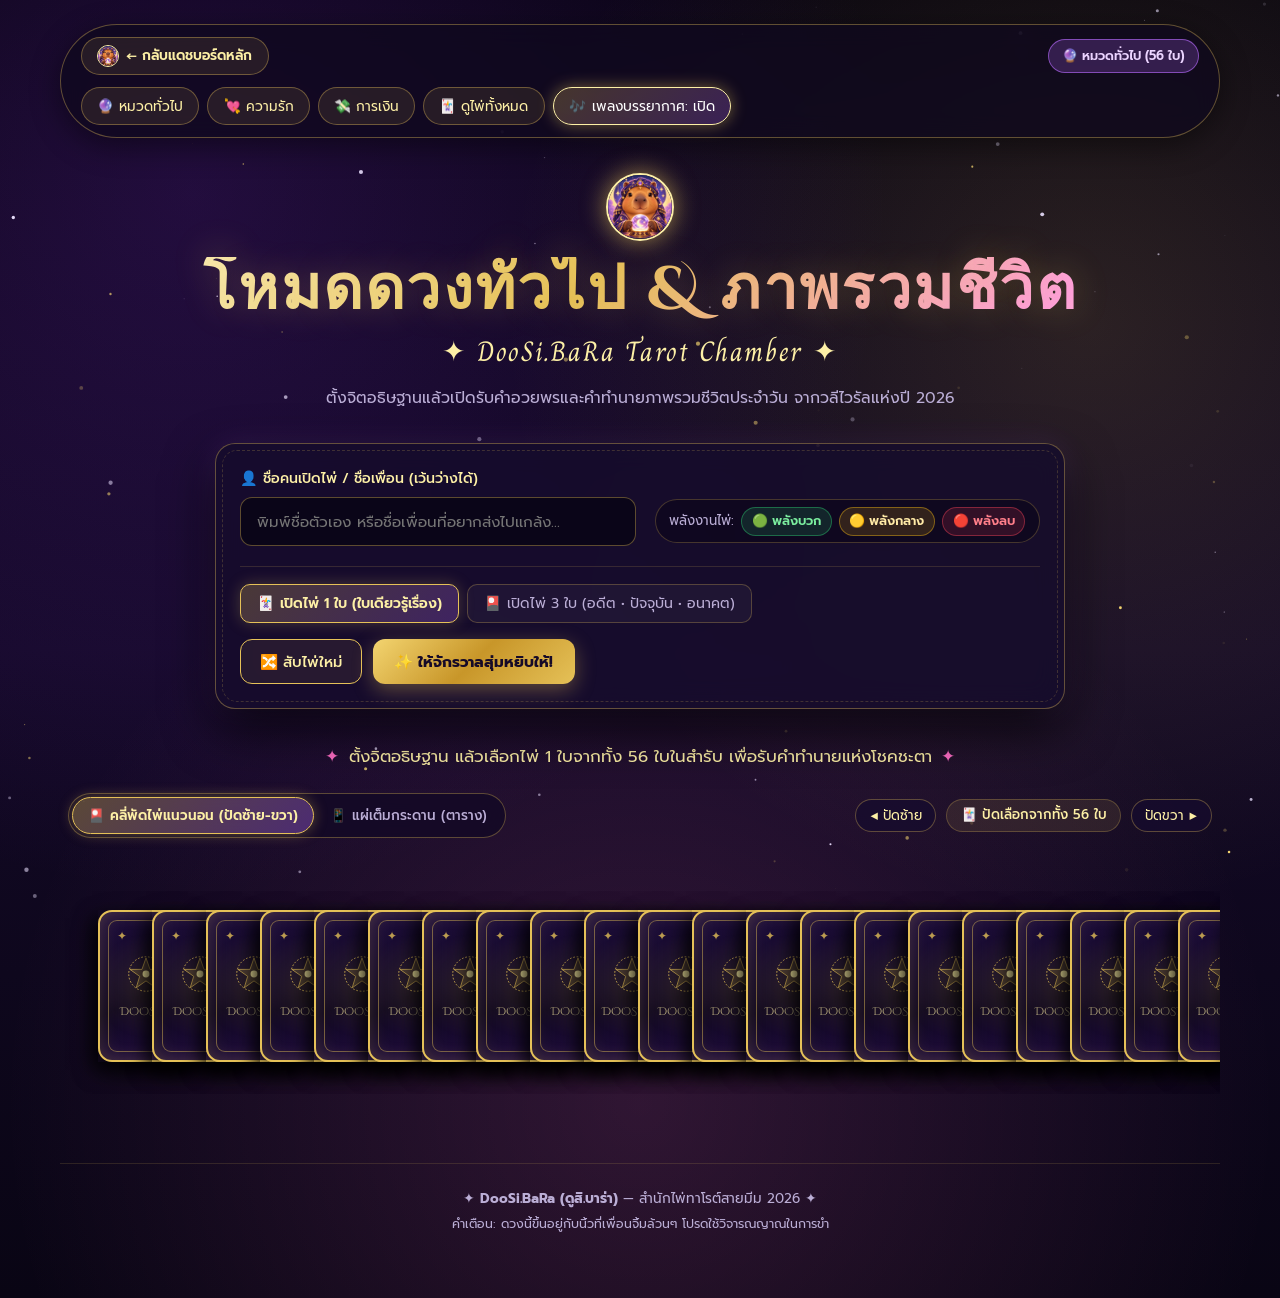
==== commit d1908346: "Fix mobile responsive layout, desktop typography line-dropping, and implement global live counter" ====
--- a/reading.html
+++ b/reading.html
@@ -19,7 +19,7 @@
     <link rel="preconnect" href="https://fonts.googleapis.com">
     <link rel="preconnect" href="https://fonts.gstatic.com" crossorigin>
     <link href="https://fonts.googleapis.com/css2?family=Charm:wght@400;700&family=Cinzel+Decorative:wght@700&family=Prompt:wght@300;400;500;600;700&display=swap" rel="stylesheet">
-    <link rel="stylesheet" href="styles.css?v=20261001_v10">
+    <link rel="stylesheet" href="styles.css?v=20261002_v13">
     <style>
         .tarot-deck-grid {
             display: grid !important;
@@ -71,6 +71,7 @@
             border-radius: 999px !important;
             cursor: pointer !important;
             transition: all 0.25s ease !important;
+            white-space: nowrap !important;
         }
         .view-pill.active {
             background: linear-gradient(135deg, rgba(229, 193, 88, 0.35), rgba(184, 107, 255, 0.35)) !important;
@@ -93,6 +94,7 @@
             padding: 0.35rem 0.85rem !important;
             border-radius: 999px !important;
             cursor: pointer !important;
+            white-space: nowrap !important;
         }
         .fan-indicator-pill {
             font-size: 0.82rem !important;
@@ -102,12 +104,13 @@
             border-radius: 999px !important;
             padding: 0.32rem 0.85rem !important;
             font-weight: 500 !important;
+            white-space: nowrap !important;
         }
         .tarot-spread-container.view-fan {
             max-width: 100vw !important;
             overflow: hidden !important;
             position: relative !important;
-            padding: 0.5rem 0 !important;
+            padding: 0.8rem 0 !important;
         }
         .tarot-spread-container.view-fan .tarot-deck-grid {
             display: flex !important;
@@ -115,7 +118,7 @@
             overflow-y: hidden !important;
             scroll-snap-type: x proximity !important;
             -webkit-overflow-scrolling: touch !important;
-            padding: 2.2rem 2.8rem 2.2rem !important;
+            padding: 2.6rem 2.4rem 2rem !important;
             gap: 0 !important;
             max-width: 100% !important;
             justify-content: flex-start !important;
@@ -145,17 +148,6 @@
             margin-left: 14px !important;
             filter: drop-shadow(0 15px 30px rgba(0, 0, 0, 0.9)) drop-shadow(0 0 25px #e5c158) !important;
         }
-        @media (max-width: 600px) {
-            .tarot-spread-container.view-fan .deck-card-slot {
-                flex: 0 0 82px !important;
-                width: 82px !important;
-                height: 130px !important;
-                margin-right: -36px !important;
-            }
-            .tarot-spread-container.view-fan .tarot-deck-grid {
-                padding: 1.8rem 1.4rem 1.6rem !important;
-            }
-        }
 
         /* Altar Grid & Energy Legend Bar */
         .altar-grid {
@@ -164,11 +156,6 @@
             gap: 1.2rem !important;
             align-items: end !important;
         }
-        @media (max-width: 768px) {
-            .altar-grid {
-                grid-template-columns: 1fr !important;
-            }
-        }
         .energy-legend-bar {
             display: inline-flex !important;
             align-items: center !important;
@@ -181,7 +168,7 @@
             padding: 0.42rem 0.85rem !important;
             margin-bottom: 0.2rem !important;
         }
-        .legend-label {
+        .legend-label, .position-pill {
             font-size: 0.82rem !important;
             color: #bbaed6 !important;
             white-space: nowrap !important;
@@ -211,11 +198,130 @@
             color: #ff7f8a !important;
             border: 1px solid rgba(255, 71, 87, 0.4) !important;
         }
-        @media (max-width: 600px) {
+
+        /* Mobile Overhaul for Tarot Chamber */
+        @media (max-width: 768px) {
+            .app-wrapper {
+                padding: 1rem 0.85rem 3rem !important;
+            }
+            .top-bar {
+                border-radius: 18px !important;
+                padding: 0.65rem 0.85rem !important;
+                flex-direction: column !important;
+                align-items: stretch !important;
+                gap: 0.65rem !important;
+                margin-bottom: 1.25rem !important;
+            }
+            .top-actions {
+                display: flex !important;
+                align-items: center !important;
+                gap: 0.45rem !important;
+                overflow-x: auto !important;
+                -webkit-overflow-scrolling: touch !important;
+                padding-bottom: 2px !important;
+                scrollbar-width: none !important;
+            }
+            .top-actions::-webkit-scrollbar {
+                display: none !important;
+            }
+            .top-actions .btn-pill {
+                flex-shrink: 0 !important;
+                white-space: nowrap !important;
+                font-size: 0.8rem !important;
+                padding: 0.35rem 0.75rem !important;
+            }
+            .altar-panel {
+                padding: 1.25rem 1rem !important;
+                border-radius: 18px !important;
+            }
+            .altar-grid {
+                grid-template-columns: 1fr !important;
+                gap: 0.8rem !important;
+            }
             .energy-legend-bar {
                 flex-wrap: wrap !important;
                 border-radius: 14px !important;
-                padding: 0.5rem 0.75rem !important;
+                padding: 0.45rem 0.65rem !important;
+                justify-content: center !important;
+                width: 100% !important;
+            }
+            .spread-mode-bar {
+                flex-direction: column !important;
+                align-items: stretch !important;
+                gap: 0.75rem !important;
+            }
+            .mode-tabs {
+                flex-direction: column !important;
+                width: 100% !important;
+            }
+            .mode-tab {
+                width: 100% !important;
+                text-align: center !important;
+                white-space: nowrap !important;
+            }
+            .action-buttons {
+                width: 100% !important;
+                flex-direction: column !important;
+            }
+            .btn-gold, .btn-outline-gold {
+                width: 100% !important;
+                justify-content: center !important;
+                text-align: center !important;
+            }
+            .deck-view-bar {
+                flex-direction: column !important;
+                align-items: center !important;
+                gap: 0.65rem !important;
+            }
+            .view-switch-pills {
+                width: 100% !important;
+                justify-content: center !important;
+            }
+            .view-pill {
+                flex: 1 !important;
+                text-align: center !important;
+                font-size: 0.78rem !important;
+                padding: 0.4rem 0.6rem !important;
+            }
+            .fan-navigator-bar {
+                width: 100% !important;
+                justify-content: space-between !important;
+            }
+            .tarot-spread-container.view-fan .deck-card-slot {
+                flex: 0 0 82px !important;
+                width: 82px !important;
+                height: 130px !important;
+                margin-right: -36px !important;
+            }
+            .tarot-spread-container.view-fan .tarot-deck-grid {
+                padding: 2.6rem 1.4rem 1.6rem !important;
+            }
+            .tarot-spread-container.view-fan .deck-card-slot.selected {
+                transform: translateY(-24px) scale(1.12) !important;
+                margin-right: 10px !important;
+                margin-left: 10px !important;
+            }
+            .single-reading-layout {
+                grid-template-columns: 1fr !important;
+                padding: 1.25rem 1rem !important;
+            }
+            .three-card-grid {
+                grid-template-columns: 1fr !important;
+                gap: 1.25rem !important;
+            }
+            .three-card-item {
+                padding: 1.15rem 0.95rem !important;
+            }
+            .reading-actions-bar {
+                flex-direction: column !important;
+                width: 100% !important;
+            }
+            .reading-actions-bar button, .reading-actions-bar a {
+                width: 100% !important;
+                justify-content: center !important;
+                text-align: center !important;
+                padding: 0.85rem 1rem !important;
+                font-size: 0.95rem !important;
             }
         }
     </style>
@@ -226,12 +332,12 @@
     <div class="app-wrapper">
         <!-- Top Navigation -->
         <nav class="top-bar">
-            <div style="display:flex; align-items:center; gap:0.6rem; flex-wrap:wrap;">
+            <div style="display:flex; align-items:center; justify-content:space-between; width:100%; gap:0.6rem; flex-wrap:wrap;">
                 <a href="index.html" class="btn-pill" style="text-decoration:none; font-weight:600; display:inline-flex; align-items:center; gap:0.45rem;">
                     <img src="icon.png" alt="DooSi.BaRa Mascot" style="width:22px; height:22px; border-radius:50%; object-fit:cover; border:1px solid var(--gold-light);">
                     ← กลับแดชบอร์ดหลัก
                 </a>
-                <span class="badge-general" id="activeModeBadge" style="padding:0.35rem 0.85rem; border-radius:999px; font-size:0.8rem; font-weight:600;">
+                <span class="badge-general" id="activeModeBadge" style="padding:0.35rem 0.85rem; border-radius:999px; font-size:0.8rem; font-weight:600; white-space:nowrap;">
                     🔮 กำลังโหลด...
                 </span>
             </div>
@@ -247,7 +353,7 @@
                     💸 การเงิน
                 </button>
                 <button type="button" class="btn-pill" id="btnOpenGallery">
-                    🃏 ดูไพ่ทั้งหมดในหมวดนี้
+                    🃏 ดูไพ่ทั้งหมด
                 </button>
                 <button type="button" class="btn-pill sound-active" id="btnToggleSound">
                     <span class="bgm-wave-anim">🎶</span> เพลงบรรยากาศ: เปิด
@@ -369,9 +475,9 @@
     <div class="mystic-toast" id="mysticToast" role="status" aria-live="polite"></div>
 
     <!-- Load Dedicated Data Decks and Reading Engine -->
-    <script src="data/general.js?v=20261001_v11"></script>
-    <script src="data/love.js?v=20261001_v11"></script>
-    <script src="data/money.js?v=20261001_v11"></script>
-    <script src="reading.js?v=20261001_v11"></script>
+    <script src="data/general.js?v=20261002_v13"></script>
+    <script src="data/love.js?v=20261002_v13"></script>
+    <script src="data/money.js?v=20261002_v13"></script>
+    <script src="reading.js?v=20261002_v13"></script>
 </body>
 </html>
--- a/styles.css
+++ b/styles.css
@@ -1229,9 +1229,44 @@
     max-width: 1180px;
 }
 
-@media (min-width: 1024px) {
+.dashboard-stats-grid {
+    display: grid;
+    grid-template-columns: repeat(5, 1fr);
+    gap: 1rem;
+    margin: 1.5rem auto 3rem;
+    max-width: 1180px;
+}
+
+@media (max-width: 1024px) {
     .dashboard-stats-grid {
-        grid-template-columns: repeat(5, 1fr);
+        grid-template-columns: repeat(3, 1fr);
+        gap: 0.85rem;
+    }
+}
+
+@media (max-width: 680px) {
+    .dashboard-stats-grid {
+        grid-template-columns: repeat(2, 1fr);
+        gap: 0.65rem;
+        margin: 1.2rem auto 2.2rem;
+    }
+    .stat-box.highlight-player-stat {
+        grid-column: span 2;
+        padding: 1.15rem 1rem !important;
+    }
+    .stat-box {
+        padding: 0.95rem 0.65rem !important;
+        border-radius: 16px !important;
+    }
+    .stat-icon {
+        font-size: 1.75rem !important;
+        margin-bottom: 0.25rem !important;
+    }
+    .stat-num-val {
+        font-size: 1.45rem !important;
+    }
+    .stat-title {
+        font-size: 0.76rem !important;
     }
 }
 
@@ -1239,7 +1274,7 @@
     background: linear-gradient(145deg, rgba(35, 17, 70, 0.85) 0%, rgba(16, 7, 36, 0.95) 100%);
     border: 1.5px solid rgba(229, 193, 88, 0.32);
     border-radius: 20px;
-    padding: 1.35rem 1.15rem;
+    padding: 1.25rem 0.85rem;
     text-align: center;
     box-shadow: 0 14px 35px rgba(0, 0, 0, 0.6), inset 0 1px 0 rgba(255, 255, 255, 0.12);
     backdrop-filter: blur(14px);
@@ -1276,21 +1311,41 @@
 }
 
 .stat-number {
+    display: inline-flex;
+    align-items: baseline;
+    justify-content: center;
+    gap: 0.35rem;
+    white-space: nowrap;
+    line-height: 1.2;
+    margin: 0.2rem 0;
+}
+
+.stat-num-val {
     font-family: 'Cinzel Decorative', serif;
-    font-size: 2.1rem;
+    font-size: clamp(1.4rem, 2.1vw, 2.05rem);
     font-weight: 700;
     background: linear-gradient(135deg, #fff2b2, #e5c158, #c89629);
     -webkit-background-clip: text;
     -webkit-text-fill-color: transparent;
-    letter-spacing: 0.04em;
-    line-height: 1.2;
+    letter-spacing: 0.02em;
+    white-space: nowrap;
+}
+
+.stat-unit {
+    font-family: 'Prompt', sans-serif;
+    font-size: 0.88rem;
+    font-weight: 500;
+    color: var(--gold-light);
+    white-space: nowrap;
 }
 
 .stat-title {
-    font-size: 0.92rem;
+    font-size: clamp(0.76rem, 1vw, 0.86rem);
     color: var(--text-muted);
     margin-top: 0.25rem;
     font-weight: 500;
+    white-space: nowrap;
+    letter-spacing: 0.01em;
 }
 
 .section-heading-center {
@@ -1801,19 +1856,47 @@
     box-shadow: 0 18px 45px rgba(0, 0, 0, 0.75), 0 0 28px rgba(255, 110, 199, 0.45) !important;
 }
 
-@media (max-width: 680px) {
+@media (max-width: 768px) {
     .live-counter-strip {
-        border-radius: 20px;
-        flex-direction: column;
-        gap: 0.6rem;
-        padding: 0.85rem 1.1rem;
-        text-align: center;
+        display: grid;
+        grid-template-columns: repeat(3, 1fr);
+        border-radius: 16px;
+        padding: 0.55rem 0.45rem;
+        gap: 0.35rem;
+        width: 100%;
+        max-width: 100%;
     }
     .live-counter-divider {
         display: none;
     }
-}
-
-
-
-
+    .live-counter-pill {
+        flex-direction: column;
+        justify-content: center;
+        text-align: center;
+        gap: 0.15rem;
+        font-size: 0.72rem;
+        padding: 0.35rem 0.2rem;
+        border-radius: 10px;
+        background: rgba(255, 255, 255, 0.04);
+        border: 1px solid rgba(229, 193, 88, 0.15);
+    }
+    .live-counter-pill .pill-label {
+        font-size: 0.68rem;
+        color: var(--text-muted);
+        white-space: nowrap;
+    }
+    .live-counter-pill .pill-value {
+        font-size: 0.82rem;
+        display: inline-flex;
+        align-items: baseline;
+        gap: 0.15rem;
+        white-space: nowrap;
+    }
+    .live-glow-val {
+        font-size: 0.98rem;
+    }
+}
+
+
+
+
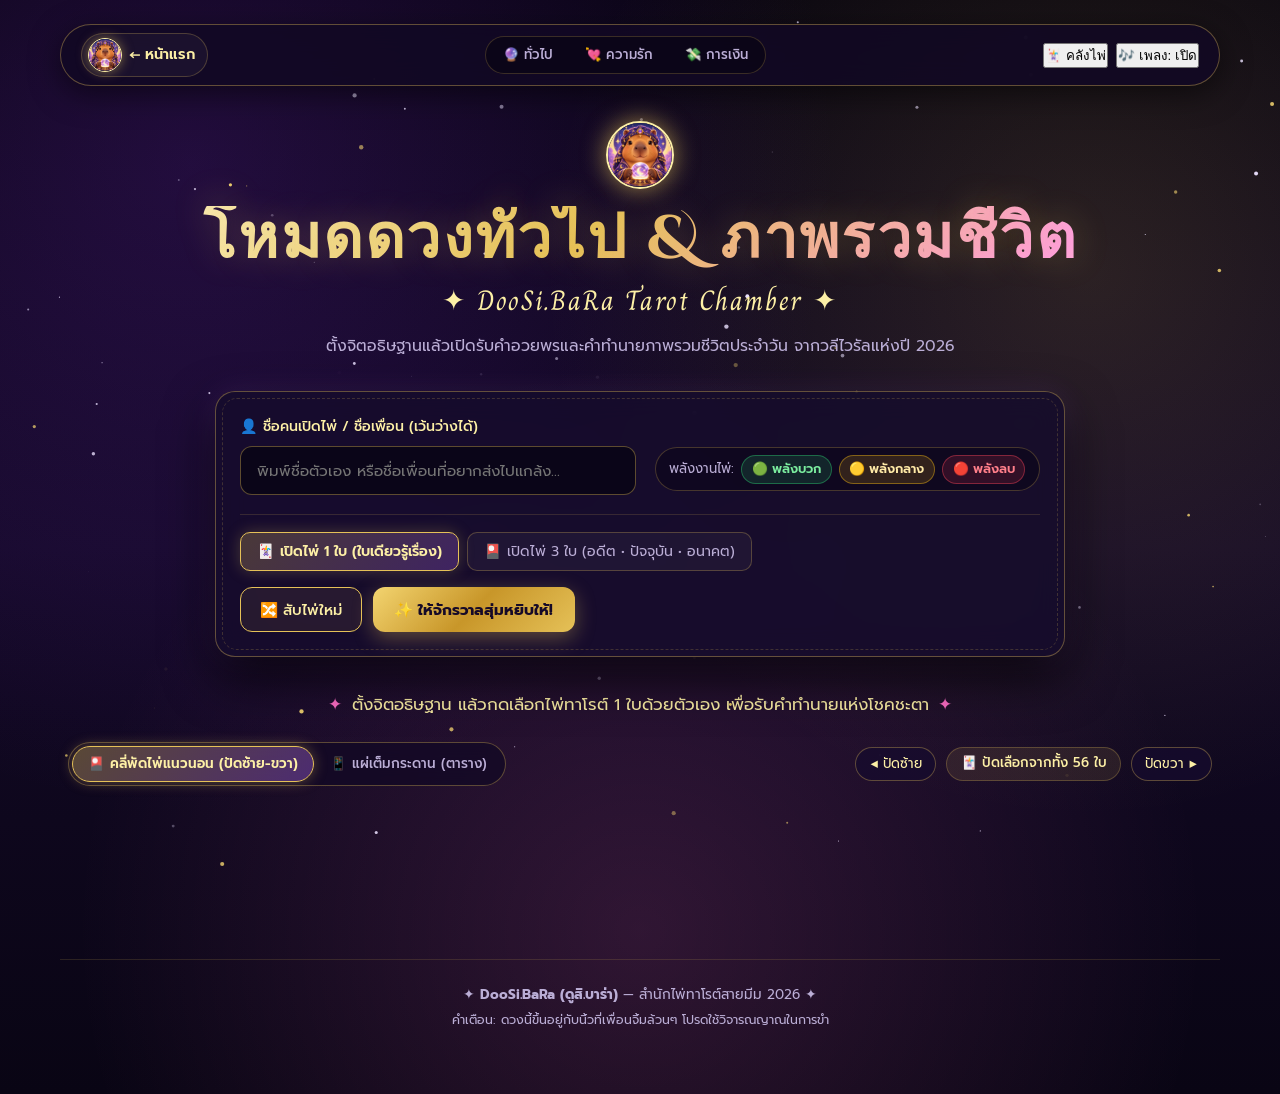
==== commit 236a545b: "Refactor top bar to single row with mobile hamburger dropdown and separate badge row" ====
--- a/reading.html
+++ b/reading.html
@@ -19,7 +19,7 @@
     <link rel="preconnect" href="https://fonts.googleapis.com">
     <link rel="preconnect" href="https://fonts.gstatic.com" crossorigin>
     <link href="https://fonts.googleapis.com/css2?family=Charm:wght@400;700&family=Cinzel+Decorative:wght@700&family=Prompt:wght@300;400;500;600;700&display=swap" rel="stylesheet">
-    <link rel="stylesheet" href="styles.css?v=20261002_v13">
+    <link rel="stylesheet" href="styles.css?v=20261002_v14">
     <style>
         .tarot-deck-grid {
             display: grid !important;
@@ -205,30 +205,19 @@
                 padding: 1rem 0.85rem 3rem !important;
             }
             .top-bar {
-                border-radius: 18px !important;
-                padding: 0.65rem 0.85rem !important;
-                flex-direction: column !important;
-                align-items: stretch !important;
-                gap: 0.65rem !important;
-                margin-bottom: 1.25rem !important;
-            }
-            .top-actions {
+                border-radius: 999px !important;
+                padding: 0.45rem 0.85rem !important;
+                flex-direction: row !important;
+                justify-content: space-between !important;
+                align-items: center !important;
+                flex-wrap: nowrap !important;
+                margin-bottom: 1.5rem !important;
+            }
+            .top-nav-modes, .top-nav-utils {
+                display: none !important;
+            }
+            .btn-hamburger {
                 display: flex !important;
-                align-items: center !important;
-                gap: 0.45rem !important;
-                overflow-x: auto !important;
-                -webkit-overflow-scrolling: touch !important;
-                padding-bottom: 2px !important;
-                scrollbar-width: none !important;
-            }
-            .top-actions::-webkit-scrollbar {
-                display: none !important;
-            }
-            .top-actions .btn-pill {
-                flex-shrink: 0 !important;
-                white-space: nowrap !important;
-                font-size: 0.8rem !important;
-                padding: 0.35rem 0.75rem !important;
             }
             .altar-panel {
                 padding: 1.25rem 1rem !important;
@@ -330,34 +319,66 @@
     <canvas id="starfield"></canvas>
 
     <div class="app-wrapper">
-        <!-- Top Navigation -->
+        <!-- Top Navigation (Strict Single Row Desktop + Hamburger Mobile) -->
         <nav class="top-bar">
-            <div style="display:flex; align-items:center; justify-content:space-between; width:100%; gap:0.6rem; flex-wrap:wrap;">
-                <a href="index.html" class="btn-pill" style="text-decoration:none; font-weight:600; display:inline-flex; align-items:center; gap:0.45rem;">
-                    <img src="icon.png" alt="DooSi.BaRa Mascot" style="width:22px; height:22px; border-radius:50%; object-fit:cover; border:1px solid var(--gold-light);">
-                    ← กลับแดชบอร์ดหลัก
+            <!-- Left: Home Link with Mascot -->
+            <a href="index.html" class="top-nav-back-btn" title="กลับแดชบอร์ดหลัก">
+                <img src="icon.png" alt="DooSi.BaRa Mascot" class="brand-mascot-img">
+                <span class="back-text">← หน้าแรก</span>
+            </a>
+
+            <!-- Center (Desktop): Mode Switchers -->
+            <div class="top-nav-modes" role="tablist">
+                <button type="button" class="nav-mode-chip mode-pill-btn" data-target-mode="general">
+                    🔮 ทั่วไป
+                </button>
+                <button type="button" class="nav-mode-chip mode-pill-btn" data-target-mode="love">
+                    💘 ความรัก
+                </button>
+                <button type="button" class="nav-mode-chip mode-pill-btn" data-target-mode="money">
+                    💸 การเงิน
+                </button>
+            </div>
+
+            <!-- Right (Desktop): Actions -->
+            <div class="top-nav-utils">
+                <button type="button" class="nav-util-btn" id="btnOpenGallery">
+                    🃏 คลังไพ่
+                </button>
+                <button type="button" class="nav-util-btn sound-active" id="btnToggleSound">
+                    <span class="bgm-wave-anim">🎶</span> <span id="soundBtnText">เพลง: เปิด</span>
+                </button>
+            </div>
+
+            <!-- Hamburger Button for Mobile -->
+            <button type="button" class="btn-hamburger" id="btnNavToggle" aria-label="เปิดเมนูนำทาง" aria-expanded="false">
+                <span class="hamburger-bar"></span>
+                <span class="hamburger-bar"></span>
+                <span class="hamburger-bar"></span>
+            </button>
+
+            <!-- Mobile Dropdown Menu -->
+            <div class="nav-mobile-dropdown" id="navMobileDropdown">
+                <div class="dropdown-header">🧭 สลับหมวดทำนาย:</div>
+                <button type="button" class="dropdown-item mode-pill-btn" data-target-mode="general">
+                    🔮 หมวดทั่วไป & รายวัน (56 ใบ)
+                </button>
+                <button type="button" class="dropdown-item mode-pill-btn" data-target-mode="love">
+                    💘 หมวดความรัก & คนคุย (16 ใบ)
+                </button>
+                <button type="button" class="dropdown-item mode-pill-btn" data-target-mode="money">
+                    💸 หมวดการเงิน & งาน (12 ใบ)
+                </button>
+                <div class="dropdown-divider"></div>
+                <button type="button" class="dropdown-item" id="btnOpenGalleryMobile">
+                    🃏 สำรวจไพ่ทั้งหมดในหมวดนี้
+                </button>
+                <button type="button" class="dropdown-item sound-active" id="btnToggleSoundMobile">
+                    <span class="bgm-wave-anim">🎶</span> เพลงบรรยากาศ: เปิด
+                </button>
+                <a href="index.html" class="dropdown-item" style="text-decoration:none; color:var(--gold-light);">
+                    🏠 กลับแดชบอร์ดหน้าแรก
                 </a>
-                <span class="badge-general" id="activeModeBadge" style="padding:0.35rem 0.85rem; border-radius:999px; font-size:0.8rem; font-weight:600; white-space:nowrap;">
-                    🔮 กำลังโหลด...
-                </span>
-            </div>
-
-            <div class="top-actions">
-                <button type="button" class="btn-pill mode-pill-btn" data-target-mode="general">
-                    🔮 หมวดทั่วไป
-                </button>
-                <button type="button" class="btn-pill mode-pill-btn" data-target-mode="love">
-                    💘 ความรัก
-                </button>
-                <button type="button" class="btn-pill mode-pill-btn" data-target-mode="money">
-                    💸 การเงิน
-                </button>
-                <button type="button" class="btn-pill" id="btnOpenGallery">
-                    🃏 ดูไพ่ทั้งหมด
-                </button>
-                <button type="button" class="btn-pill sound-active" id="btnToggleSound">
-                    <span class="bgm-wave-anim">🎶</span> เพลงบรรยากาศ: เปิด
-                </button>
             </div>
         </nav>
 
@@ -475,9 +496,9 @@
     <div class="mystic-toast" id="mysticToast" role="status" aria-live="polite"></div>
 
     <!-- Load Dedicated Data Decks and Reading Engine -->
-    <script src="data/general.js?v=20261002_v13"></script>
-    <script src="data/love.js?v=20261002_v13"></script>
-    <script src="data/money.js?v=20261002_v13"></script>
-    <script src="reading.js?v=20261002_v13"></script>
+    <script src="data/general.js?v=20261002_v14"></script>
+    <script src="data/love.js?v=20261002_v14"></script>
+    <script src="data/money.js?v=20261002_v14"></script>
+    <script src="reading.js?v=20261002_v14"></script>
 </body>
 </html>
--- a/styles.css
+++ b/styles.css
@@ -60,20 +60,22 @@
     padding: 1.5rem 1.25rem 4rem;
 }
 
-/* Top Navigation / Utility Bar */
+/* Top Navigation / Utility Bar (Strict Single-Row Layout) */
 .top-bar {
     display: flex;
     justify-content: space-between;
     align-items: center;
-    flex-wrap: wrap;
+    flex-wrap: nowrap;
     gap: 0.75rem;
-    padding: 0.75rem 1.25rem;
-    background: rgba(15, 8, 30, 0.75);
-    border: 1px solid var(--border-gold);
-    border-radius: 999px;
-    backdrop-filter: blur(12px);
+    padding: 0.5rem 1.25rem;
+    background: rgba(18, 9, 36, 0.88);
+    border: 1.5px solid var(--border-gold);
+    border-radius: 999px;
+    backdrop-filter: blur(14px);
     margin-bottom: 2rem;
-    box-shadow: 0 8px 30px rgba(0, 0, 0, 0.45);
+    box-shadow: 0 8px 30px rgba(0, 0, 0, 0.5);
+    position: relative;
+    z-index: 100;
 }
 
 .brand-mini {
@@ -85,6 +87,8 @@
     color: var(--gold-light);
     font-size: 1.05rem;
     letter-spacing: 0.05em;
+    flex-shrink: 0;
+    text-decoration: none;
 }
 
 .brand-mini .dot {
@@ -105,22 +109,197 @@
     display: flex;
     align-items: center;
     gap: 0.5rem;
-    flex-wrap: wrap;
+    flex-wrap: nowrap;
+}
+
+/* Back Button in Reading Chamber */
+.top-nav-back-btn {
+    display: inline-flex;
+    align-items: center;
+    gap: 0.45rem;
+    text-decoration: none;
+    color: var(--gold-light);
+    font-weight: 600;
+    font-size: 0.9rem;
+    padding: 0.25rem 0.75rem 0.25rem 0.35rem;
+    border-radius: 999px;
+    background: rgba(255, 255, 255, 0.04);
+    border: 1px solid rgba(229, 193, 88, 0.25);
+    transition: all 0.2s ease;
+    flex-shrink: 0;
+}
+.top-nav-back-btn:hover {
+    border-color: var(--gold-primary);
+    background: rgba(229, 193, 88, 0.15);
+    box-shadow: 0 0 12px var(--gold-glow);
+}
+
+/* Center Segmented Modes in Chamber (Single Row) */
+.top-nav-modes {
+    display: flex;
+    align-items: center;
+    gap: 0.3rem;
+    background: rgba(10, 5, 20, 0.7);
+    padding: 3px;
+    border-radius: 999px;
+    border: 1px solid rgba(229, 193, 88, 0.22);
+}
+
+.nav-mode-chip {
+    background: transparent;
+    border: none;
+    color: var(--text-muted);
+    font-family: 'Prompt', sans-serif;
+    font-size: 0.82rem;
+    font-weight: 500;
+    padding: 0.3rem 0.85rem;
+    border-radius: 999px;
+    cursor: pointer;
+    transition: all 0.2s ease;
+    white-space: nowrap;
+}
+
+.nav-mode-chip:hover {
+    color: var(--gold-light);
+    background: rgba(229, 193, 88, 0.12);
+}
+
+.nav-mode-chip.active {
+    background: linear-gradient(135deg, rgba(229, 193, 88, 0.32), rgba(184, 107, 255, 0.32));
+    color: #fff;
+    font-weight: 600;
+    border: 1px solid var(--gold-primary);
+    box-shadow: 0 0 12px rgba(229, 193, 88, 0.35);
+}
+
+.top-nav-utils {
+    display: flex;
+    align-items: center;
+    gap: 0.5rem;
+    flex-shrink: 0;
+}
+
+/* Hamburger 3-Line Button */
+.btn-hamburger {
+    display: none;
+    flex-direction: column;
+    justify-content: center;
+    align-items: center;
+    gap: 4.5px;
+    width: 38px;
+    height: 38px;
+    background: rgba(229, 193, 88, 0.12);
+    border: 1.5px solid var(--gold-primary);
+    border-radius: 10px;
+    cursor: pointer;
+    padding: 0;
+    transition: all 0.25s ease;
+    flex-shrink: 0;
+}
+
+.hamburger-bar {
+    width: 19px;
+    height: 2px;
+    background: #fdf0a6;
+    border-radius: 2px;
+    transition: all 0.25s ease;
+}
+
+.btn-hamburger.open .hamburger-bar:nth-child(1) {
+    transform: translateY(6.5px) rotate(45deg);
+}
+.btn-hamburger.open .hamburger-bar:nth-child(2) {
+    opacity: 0;
+}
+.btn-hamburger.open .hamburger-bar:nth-child(3) {
+    transform: translateY(-6.5px) rotate(-45deg);
+}
+
+/* Mobile Dropdown Panel */
+.nav-mobile-dropdown {
+    display: none;
+    position: absolute;
+    top: calc(100% + 8px);
+    left: 0;
+    right: 0;
+    background: rgba(18, 9, 36, 0.98);
+    border: 1.5px solid var(--border-gold);
+    border-radius: 20px;
+    padding: 0.85rem;
+    box-shadow: 0 20px 45px rgba(0, 0, 0, 0.85), 0 0 25px rgba(184, 107, 255, 0.25);
+    backdrop-filter: blur(20px);
+    z-index: 1000;
+    flex-direction: column;
+    gap: 0.45rem;
+}
+
+.nav-mobile-dropdown.open {
+    display: flex;
+    animation: dropdownSlideDown 0.25s cubic-bezier(0.22, 1, 0.36, 1);
+}
+
+@keyframes dropdownSlideDown {
+    from {
+        opacity: 0;
+        transform: translateY(-8px);
+    }
+    to {
+        opacity: 1;
+        transform: translateY(0);
+    }
+}
+
+.dropdown-header {
+    font-size: 0.76rem;
+    color: var(--text-muted);
+    font-weight: 500;
+    padding: 0.2rem 0.5rem;
+}
+
+.dropdown-divider {
+    height: 1px;
+    background: rgba(229, 193, 88, 0.2);
+    margin: 0.25rem 0;
+}
+
+.dropdown-item {
+    background: rgba(255, 255, 255, 0.04);
+    border: 1px solid rgba(229, 193, 88, 0.2);
+    color: #f7f3ff;
+    padding: 0.65rem 1rem;
+    border-radius: 12px;
+    font-family: 'Prompt', sans-serif;
+    font-size: 0.88rem;
+    text-align: left;
+    cursor: pointer;
+    transition: all 0.2s ease;
+    display: flex;
+    align-items: center;
+    gap: 0.5rem;
+    width: 100%;
+}
+
+.dropdown-item:hover, .dropdown-item.active {
+    background: linear-gradient(135deg, rgba(229, 193, 88, 0.2), rgba(184, 107, 255, 0.2));
+    border-color: var(--gold-primary);
+    color: var(--gold-light);
 }
 
 .btn-pill {
     background: rgba(229, 193, 88, 0.1);
     color: var(--gold-light);
     border: 1px solid var(--border-gold);
-    padding: 0.45rem 0.95rem;
+    padding: 0.4rem 0.9rem;
     border-radius: 999px;
     font-family: inherit;
-    font-size: 0.85rem;
+    font-size: 0.84rem;
     cursor: pointer;
     transition: all 0.25s ease;
     display: inline-flex;
     align-items: center;
     gap: 0.4rem;
+    white-space: nowrap;
+    flex-shrink: 0;
 }
 
 .btn-pill:hover {
@@ -223,20 +402,32 @@
 .site-subtitle {
     color: var(--text-muted);
     font-size: 0.98rem;
-    max-width: 640px;
+    max-width: 660px;
     margin: 0.65rem auto 0;
+    line-height: 1.6;
+    word-break: keep-all;
+}
+
+.hero-badge-wrap {
+    display: flex;
+    justify-content: center;
+    width: 100%;
+    margin: 0.85rem auto 1.15rem;
 }
 
 .badge-2026 {
-    display: inline-block;
-    margin-top: 0.7rem;
-    padding: 0.25rem 0.85rem;
+    display: inline-flex;
+    align-items: center;
+    gap: 0.35rem;
+    margin: 0;
+    padding: 0.3rem 0.95rem;
     font-size: 0.78rem;
     border-radius: 999px;
     background: rgba(184, 107, 255, 0.18);
     border: 1px solid rgba(184, 107, 255, 0.45);
     color: #e5c8ff;
     letter-spacing: 0.05em;
+    white-space: nowrap;
 }
 
 /* Control Altar (Intention & Mode Selector) */
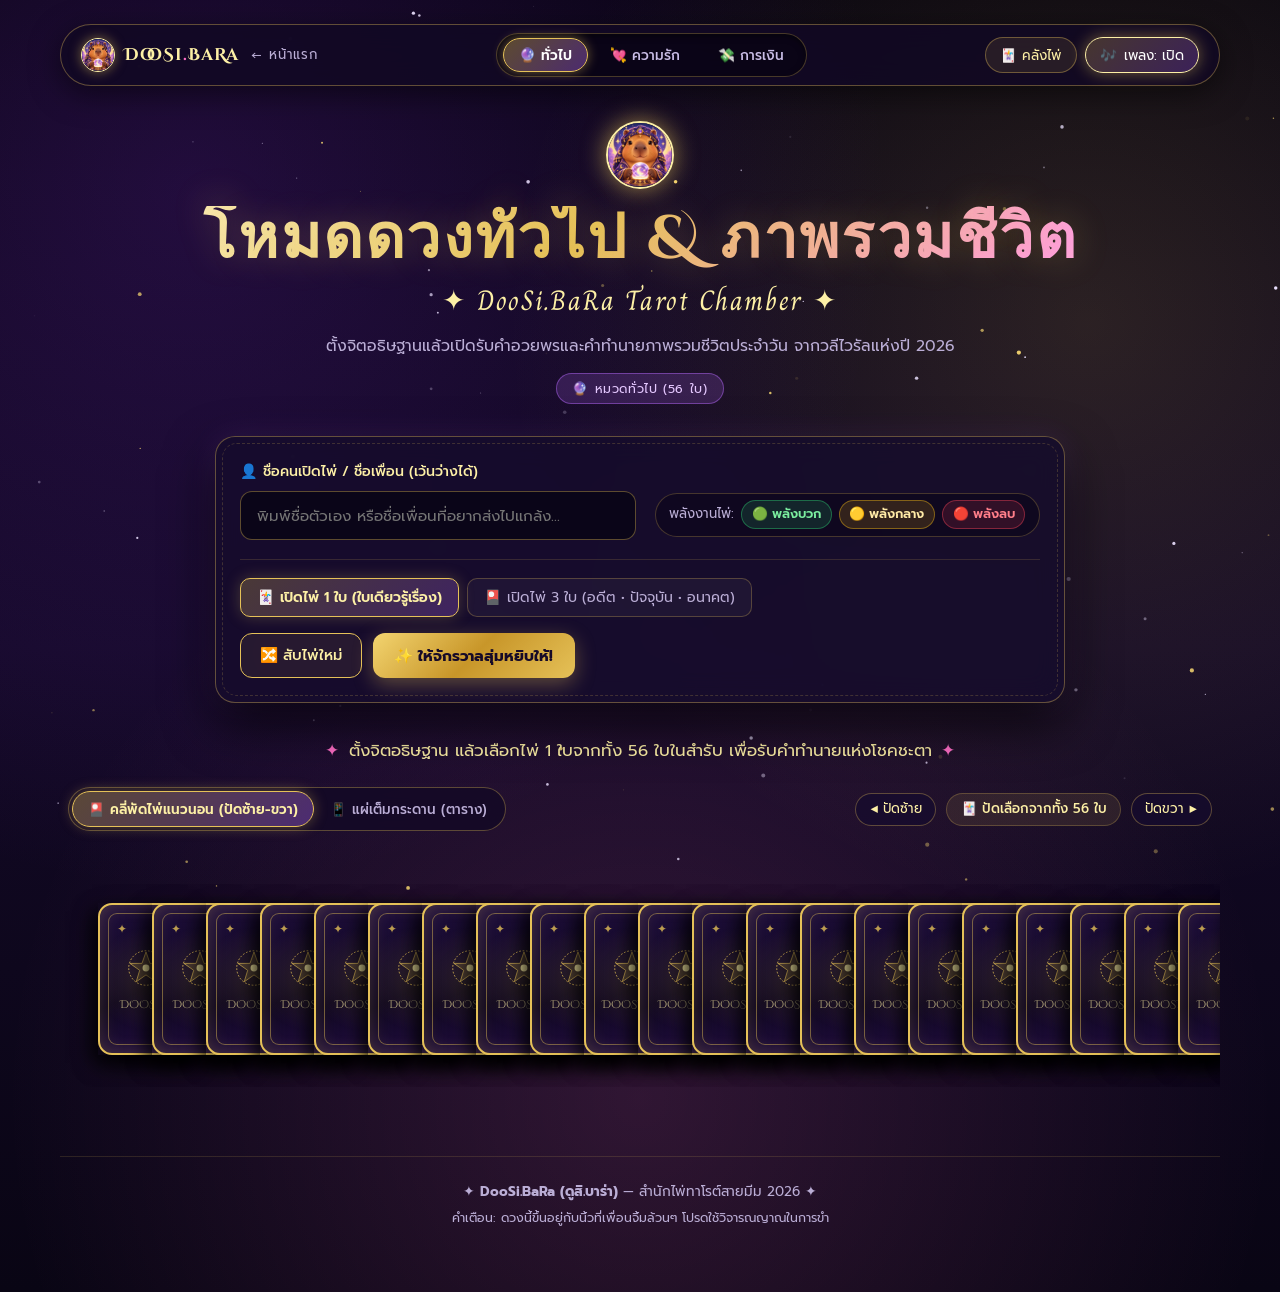
==== commit 4de55523: "Fix activeModeBadge null exception preventing card rendering and clicks, restyle top bar buttons and" ====
--- a/reading.html
+++ b/reading.html
@@ -19,7 +19,7 @@
     <link rel="preconnect" href="https://fonts.googleapis.com">
     <link rel="preconnect" href="https://fonts.gstatic.com" crossorigin>
     <link href="https://fonts.googleapis.com/css2?family=Charm:wght@400;700&family=Cinzel+Decorative:wght@700&family=Prompt:wght@300;400;500;600;700&display=swap" rel="stylesheet">
-    <link rel="stylesheet" href="styles.css?v=20261002_v14">
+    <link rel="stylesheet" href="styles.css?v=20261002_v15">
     <style>
         .tarot-deck-grid {
             display: grid !important;
@@ -321,9 +321,10 @@
     <div class="app-wrapper">
         <!-- Top Navigation (Strict Single Row Desktop + Hamburger Mobile) -->
         <nav class="top-bar">
-            <!-- Left: Home Link with Mascot -->
+            <!-- Left: Brand / Home Link with Mascot -->
             <a href="index.html" class="top-nav-back-btn" title="กลับแดชบอร์ดหลัก">
                 <img src="icon.png" alt="DooSi.BaRa Mascot" class="brand-mascot-img">
+                <span>DooSi<span class="dot" style="color:var(--pink-accent);">.</span>BaRa</span>
                 <span class="back-text">← หน้าแรก</span>
             </a>
 
@@ -342,10 +343,10 @@
 
             <!-- Right (Desktop): Actions -->
             <div class="top-nav-utils">
-                <button type="button" class="nav-util-btn" id="btnOpenGallery">
+                <button type="button" class="btn-pill nav-util-btn" id="btnOpenGallery">
                     🃏 คลังไพ่
                 </button>
-                <button type="button" class="nav-util-btn sound-active" id="btnToggleSound">
+                <button type="button" class="btn-pill nav-util-btn sound-active" id="btnToggleSound">
                     <span class="bgm-wave-anim">🎶</span> <span id="soundBtnText">เพลง: เปิด</span>
                 </button>
             </div>
@@ -392,6 +393,9 @@
             <p class="site-subtitle" id="modeHeaderDesc">
                 ตั้งจิตอธิษฐานแล้วเปิดรับคำอวยพรและคำทำนายภาพรวมชีวิตประจำวัน จากวลีไวรัลแห่งปี 2026
             </p>
+            <div style="margin-top:0.85rem;">
+                <span class="badge-2026" id="activeModeBadge">🔮 กำลังโหลด...</span>
+            </div>
         </header>
 
         <!-- Altar Control Panel -->
@@ -496,9 +500,9 @@
     <div class="mystic-toast" id="mysticToast" role="status" aria-live="polite"></div>
 
     <!-- Load Dedicated Data Decks and Reading Engine -->
-    <script src="data/general.js?v=20261002_v14"></script>
-    <script src="data/love.js?v=20261002_v14"></script>
-    <script src="data/money.js?v=20261002_v14"></script>
-    <script src="reading.js?v=20261002_v14"></script>
+    <script src="data/general.js?v=20261002_v15"></script>
+    <script src="data/love.js?v=20261002_v15"></script>
+    <script src="data/money.js?v=20261002_v15"></script>
+    <script src="reading.js?v=20261002_v15"></script>
 </body>
 </html>
--- a/styles.css
+++ b/styles.css
@@ -72,7 +72,9 @@
     border: 1.5px solid var(--border-gold);
     border-radius: 999px;
     backdrop-filter: blur(14px);
-    margin-bottom: 2rem;
+    margin: 0 auto 2rem;
+    max-width: 1180px;
+    width: 100%;
     box-shadow: 0 8px 30px rgba(0, 0, 0, 0.5);
     position: relative;
     z-index: 100;
@@ -116,43 +118,54 @@
 .top-nav-back-btn {
     display: inline-flex;
     align-items: center;
-    gap: 0.45rem;
+    gap: 0.55rem;
     text-decoration: none;
     color: var(--gold-light);
-    font-weight: 600;
-    font-size: 0.9rem;
-    padding: 0.25rem 0.75rem 0.25rem 0.35rem;
-    border-radius: 999px;
-    background: rgba(255, 255, 255, 0.04);
-    border: 1px solid rgba(229, 193, 88, 0.25);
-    transition: all 0.2s ease;
+    font-family: 'Cinzel Decorative', 'Prompt', serif;
+    font-weight: 700;
+    font-size: 1.05rem;
+    letter-spacing: 0.05em;
     flex-shrink: 0;
+    background: transparent;
+    border: none;
+    padding: 0;
+    transition: opacity 0.2s ease;
 }
 .top-nav-back-btn:hover {
-    border-color: var(--gold-primary);
-    background: rgba(229, 193, 88, 0.15);
-    box-shadow: 0 0 12px var(--gold-glow);
+    opacity: 0.88;
+}
+.top-nav-back-btn .back-text {
+    font-family: 'Prompt', sans-serif;
+    font-size: 0.82rem;
+    color: var(--text-muted);
+    font-weight: 400;
+    transition: color 0.2s ease;
+    margin-left: 0.2rem;
+}
+.top-nav-back-btn:hover .back-text {
+    color: var(--gold-light);
 }
 
 /* Center Segmented Modes in Chamber (Single Row) */
 .top-nav-modes {
     display: flex;
     align-items: center;
-    gap: 0.3rem;
-    background: rgba(10, 5, 20, 0.7);
-    padding: 3px;
-    border-radius: 999px;
-    border: 1px solid rgba(229, 193, 88, 0.22);
+    gap: 0.35rem;
+    background: rgba(10, 5, 20, 0.75);
+    padding: 4px 6px;
+    border-radius: 999px;
+    border: 1px solid rgba(229, 193, 88, 0.28);
+    box-shadow: inset 0 2px 6px rgba(0, 0, 0, 0.5);
 }
 
 .nav-mode-chip {
     background: transparent;
-    border: none;
-    color: var(--text-muted);
+    border: 1px solid transparent;
+    color: #c9bde6;
     font-family: 'Prompt', sans-serif;
-    font-size: 0.82rem;
+    font-size: 0.85rem;
     font-weight: 500;
-    padding: 0.3rem 0.85rem;
+    padding: 0.35rem 0.95rem;
     border-radius: 999px;
     cursor: pointer;
     transition: all 0.2s ease;
@@ -160,16 +173,17 @@
 }
 
 .nav-mode-chip:hover {
-    color: var(--gold-light);
-    background: rgba(229, 193, 88, 0.12);
-}
-
-.nav-mode-chip.active {
-    background: linear-gradient(135deg, rgba(229, 193, 88, 0.32), rgba(184, 107, 255, 0.32));
+    color: #fff;
+    background: rgba(229, 193, 88, 0.15);
+    border-color: rgba(229, 193, 88, 0.35);
+}
+
+.nav-mode-chip.active, .nav-mode-chip.active-pill {
+    background: linear-gradient(135deg, rgba(229, 193, 88, 0.38), rgba(184, 107, 255, 0.38));
     color: #fff;
     font-weight: 600;
     border: 1px solid var(--gold-primary);
-    box-shadow: 0 0 12px rgba(229, 193, 88, 0.35);
+    box-shadow: 0 0 12px rgba(229, 193, 88, 0.45);
 }
 
 .top-nav-utils {
@@ -177,6 +191,35 @@
     align-items: center;
     gap: 0.5rem;
     flex-shrink: 0;
+}
+
+.nav-util-btn {
+    background: rgba(229, 193, 88, 0.1);
+    color: var(--gold-light);
+    border: 1px solid var(--border-gold);
+    padding: 0.4rem 0.9rem;
+    border-radius: 999px;
+    font-family: inherit;
+    font-size: 0.84rem;
+    cursor: pointer;
+    transition: all 0.25s ease;
+    display: inline-flex;
+    align-items: center;
+    gap: 0.4rem;
+    white-space: nowrap;
+    flex-shrink: 0;
+}
+
+.nav-util-btn:hover {
+    background: rgba(229, 193, 88, 0.2);
+    box-shadow: 0 0 14px var(--gold-glow);
+    border-color: var(--gold-light);
+}
+
+.nav-util-btn.sound-active {
+    border-color: rgba(92, 225, 230, 0.5);
+    background: rgba(92, 225, 230, 0.12);
+    color: #e5fcff;
 }
 
 /* Hamburger 3-Line Button */
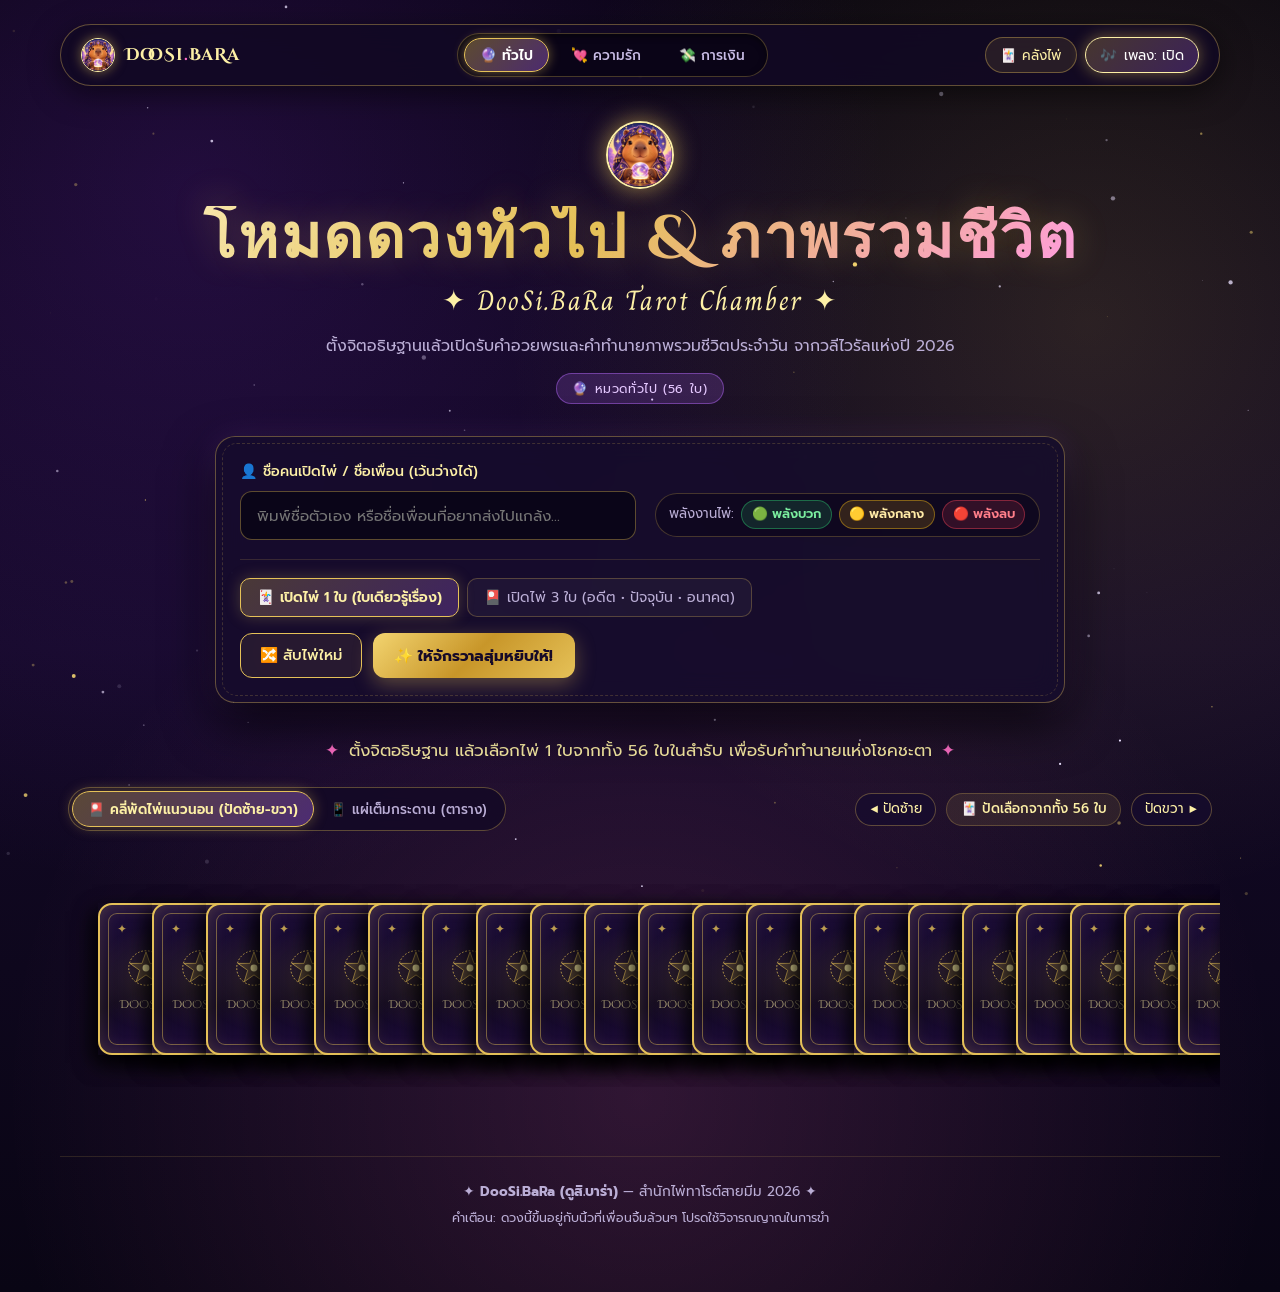
==== commit 94b09230: "Remove 'หน้าแรก' text from top bar brand link in reading chamber" ====
--- a/reading.html
+++ b/reading.html
@@ -19,7 +19,7 @@
     <link rel="preconnect" href="https://fonts.googleapis.com">
     <link rel="preconnect" href="https://fonts.gstatic.com" crossorigin>
     <link href="https://fonts.googleapis.com/css2?family=Charm:wght@400;700&family=Cinzel+Decorative:wght@700&family=Prompt:wght@300;400;500;600;700&display=swap" rel="stylesheet">
-    <link rel="stylesheet" href="styles.css?v=20261002_v15">
+    <link rel="stylesheet" href="styles.css?v=20261002_v16">
     <style>
         .tarot-deck-grid {
             display: grid !important;
@@ -322,10 +322,9 @@
         <!-- Top Navigation (Strict Single Row Desktop + Hamburger Mobile) -->
         <nav class="top-bar">
             <!-- Left: Brand / Home Link with Mascot -->
-            <a href="index.html" class="top-nav-back-btn" title="กลับแดชบอร์ดหลัก">
+            <a href="index.html" class="brand-mini" title="DooSi.BaRa — กลับหน้าหลัก">
                 <img src="icon.png" alt="DooSi.BaRa Mascot" class="brand-mascot-img">
-                <span>DooSi<span class="dot" style="color:var(--pink-accent);">.</span>BaRa</span>
-                <span class="back-text">← หน้าแรก</span>
+                <span>DooSi<span class="dot">.</span>BaRa</span>
             </a>
 
             <!-- Center (Desktop): Mode Switchers -->
@@ -500,9 +499,9 @@
     <div class="mystic-toast" id="mysticToast" role="status" aria-live="polite"></div>
 
     <!-- Load Dedicated Data Decks and Reading Engine -->
-    <script src="data/general.js?v=20261002_v15"></script>
-    <script src="data/love.js?v=20261002_v15"></script>
-    <script src="data/money.js?v=20261002_v15"></script>
-    <script src="reading.js?v=20261002_v15"></script>
+    <script src="data/general.js?v=20261002_v16"></script>
+    <script src="data/love.js?v=20261002_v16"></script>
+    <script src="data/money.js?v=20261002_v16"></script>
+    <script src="reading.js?v=20261002_v16"></script>
 </body>
 </html>
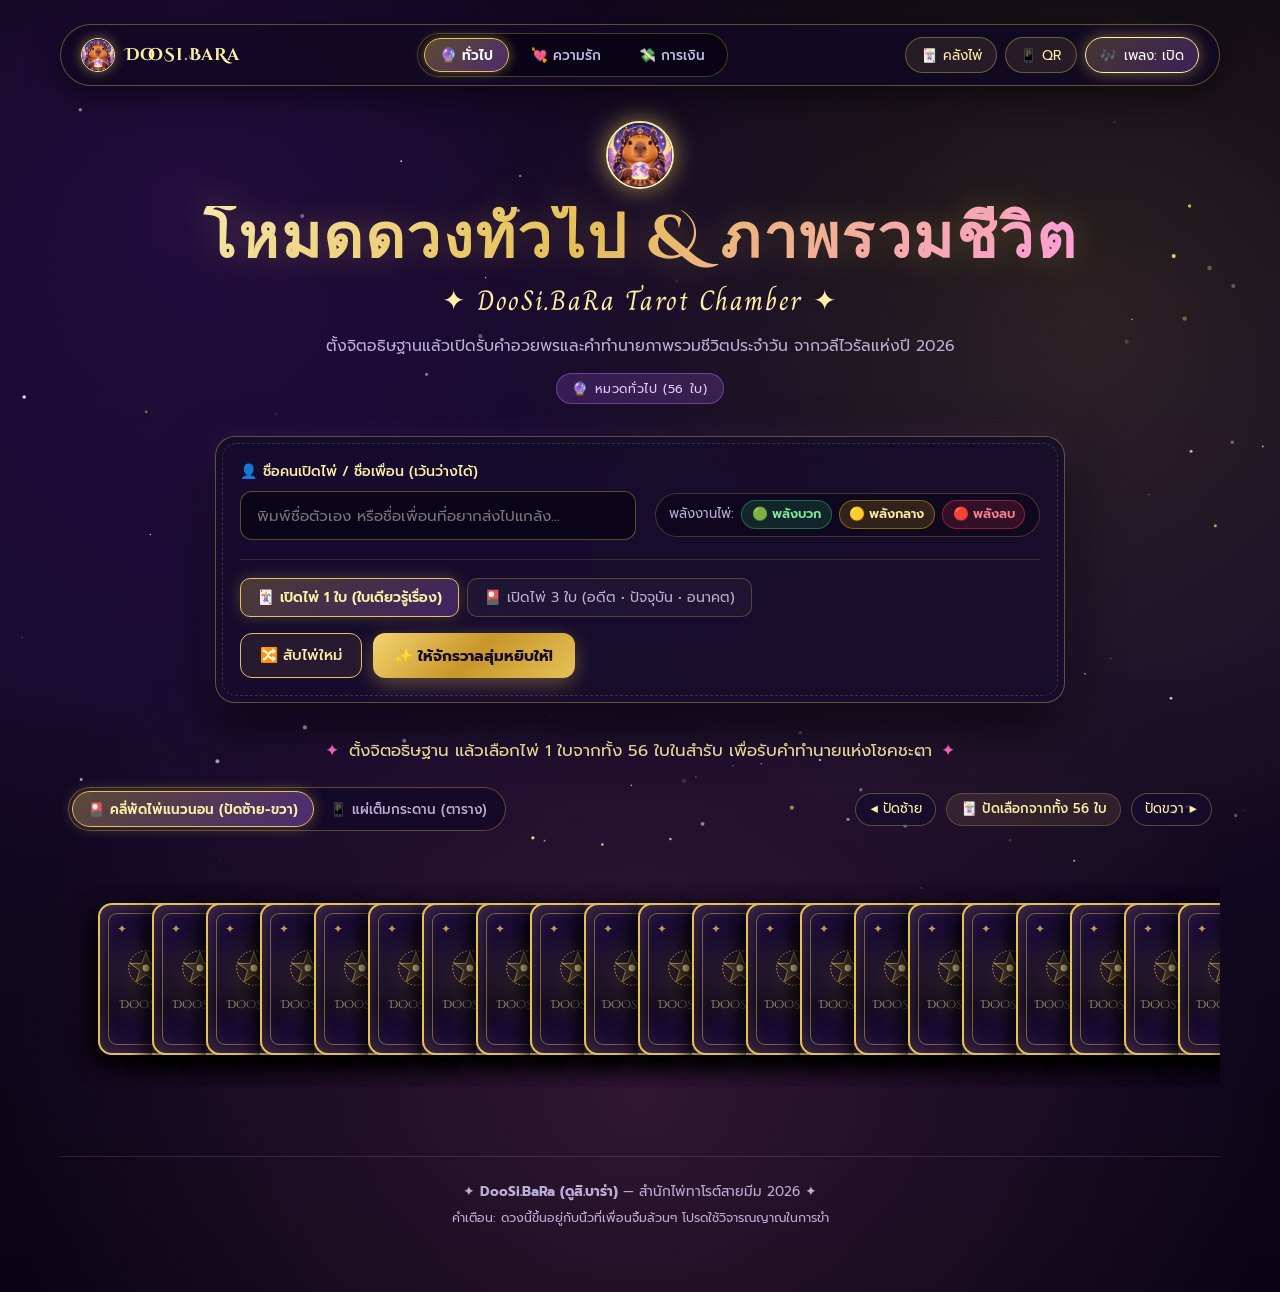
==== commit c47dbf4f: "Add high-res QR code with mascot, embed QR scan footer on saved card images, and add mobile QR modal" ====
--- a/reading.html
+++ b/reading.html
@@ -19,7 +19,7 @@
     <link rel="preconnect" href="https://fonts.googleapis.com">
     <link rel="preconnect" href="https://fonts.gstatic.com" crossorigin>
     <link href="https://fonts.googleapis.com/css2?family=Charm:wght@400;700&family=Cinzel+Decorative:wght@700&family=Prompt:wght@300;400;500;600;700&display=swap" rel="stylesheet">
-    <link rel="stylesheet" href="styles.css?v=20261002_v16">
+    <link rel="stylesheet" href="styles.css?v=20261002_v17">
     <style>
         .tarot-deck-grid {
             display: grid !important;
@@ -345,6 +345,9 @@
                 <button type="button" class="btn-pill nav-util-btn" id="btnOpenGallery">
                     🃏 คลังไพ่
                 </button>
+                <button type="button" class="btn-pill nav-util-btn" id="btnOpenQrModal">
+                    📱 QR
+                </button>
                 <button type="button" class="btn-pill nav-util-btn sound-active" id="btnToggleSound">
                     <span class="bgm-wave-anim">🎶</span> <span id="soundBtnText">เพลง: เปิด</span>
                 </button>
@@ -372,6 +375,9 @@
                 <div class="dropdown-divider"></div>
                 <button type="button" class="dropdown-item" id="btnOpenGalleryMobile">
                     🃏 สำรวจไพ่ทั้งหมดในหมวดนี้
+                </button>
+                <button type="button" class="dropdown-item" id="btnOpenQrModalMobile">
+                    📱 สแกน QR Code เล่นบนมือถือ
                 </button>
                 <button type="button" class="dropdown-item sound-active" id="btnToggleSoundMobile">
                     <span class="bgm-wave-anim">🎶</span> เพลงบรรยากาศ: เปิด
@@ -495,13 +501,40 @@
         </div>
     </div>
 
+    <!-- Modal 2: Standalone QR Code for Mobile Play -->
+    <div class="modal-backdrop" id="qrModal" role="dialog" aria-modal="true">
+        <div class="modal-card" style="max-width:440px; text-align:center;">
+            <div class="modal-header">
+                <div class="modal-title">📱 สแกนเล่นบนมือถือ</div>
+                <button type="button" class="btn-close-modal" onclick="document.getElementById('qrModal').classList.remove('open')">✕</button>
+            </div>
+            <div style="padding:1.2rem 0.5rem 0.5rem;">
+                <div style="background:#ffffff; padding:12px; border-radius:18px; display:inline-block; box-shadow:0 0 30px rgba(229,193,88,0.45); margin-bottom:1rem;">
+                    <img src="qrcode.png" alt="DooSi.BaRa QR Code" style="width:210px; height:210px; display:block; border-radius:8px;">
+                </div>
+                <h3 style="color:var(--gold-light); font-size:1.15rem; margin-bottom:0.35rem; font-family:'Cinzel Decorative',serif;">DooSi.BaRa • ดูสิ.บาร่า</h3>
+                <p style="color:var(--text-muted); font-size:0.86rem; margin-bottom:1.25rem; line-height:1.5;">
+                    ยกกล้องมือถือขึ้นมาสแกน QR Code เพื่อเปิดไพ่ดูดวงสายมีมบนมือถือได้ทันที ไม่ต้องโหลดแอป!
+                </p>
+                <div style="display:flex; justify-content:center; gap:0.6rem; flex-wrap:wrap;">
+                    <a href="qrcode.png" download="DooSiBaRa-QRCode.png" class="btn-gold" style="text-decoration:none; font-size:0.88rem;">
+                        📥 ดาวน์โหลดรูป QR Code
+                    </a>
+                    <button type="button" class="btn-outline-gold" onclick="navigator.clipboard.writeText('https://thanabara.github.io/DooSi/'); showToast('📋 คัดลอกลิงก์เรียบร้อย!');" style="font-size:0.88rem;">
+                        🔗 คัดลอกลิงก์
+                    </button>
+                </div>
+            </div>
+        </div>
+    </div>
+
     <!-- Toast Notification -->
     <div class="mystic-toast" id="mysticToast" role="status" aria-live="polite"></div>
 
     <!-- Load Dedicated Data Decks and Reading Engine -->
-    <script src="data/general.js?v=20261002_v16"></script>
-    <script src="data/love.js?v=20261002_v16"></script>
-    <script src="data/money.js?v=20261002_v16"></script>
-    <script src="reading.js?v=20261002_v16"></script>
+    <script src="data/general.js?v=20261002_v17"></script>
+    <script src="data/love.js?v=20261002_v17"></script>
+    <script src="data/money.js?v=20261002_v17"></script>
+    <script src="reading.js?v=20261002_v17"></script>
 </body>
 </html>
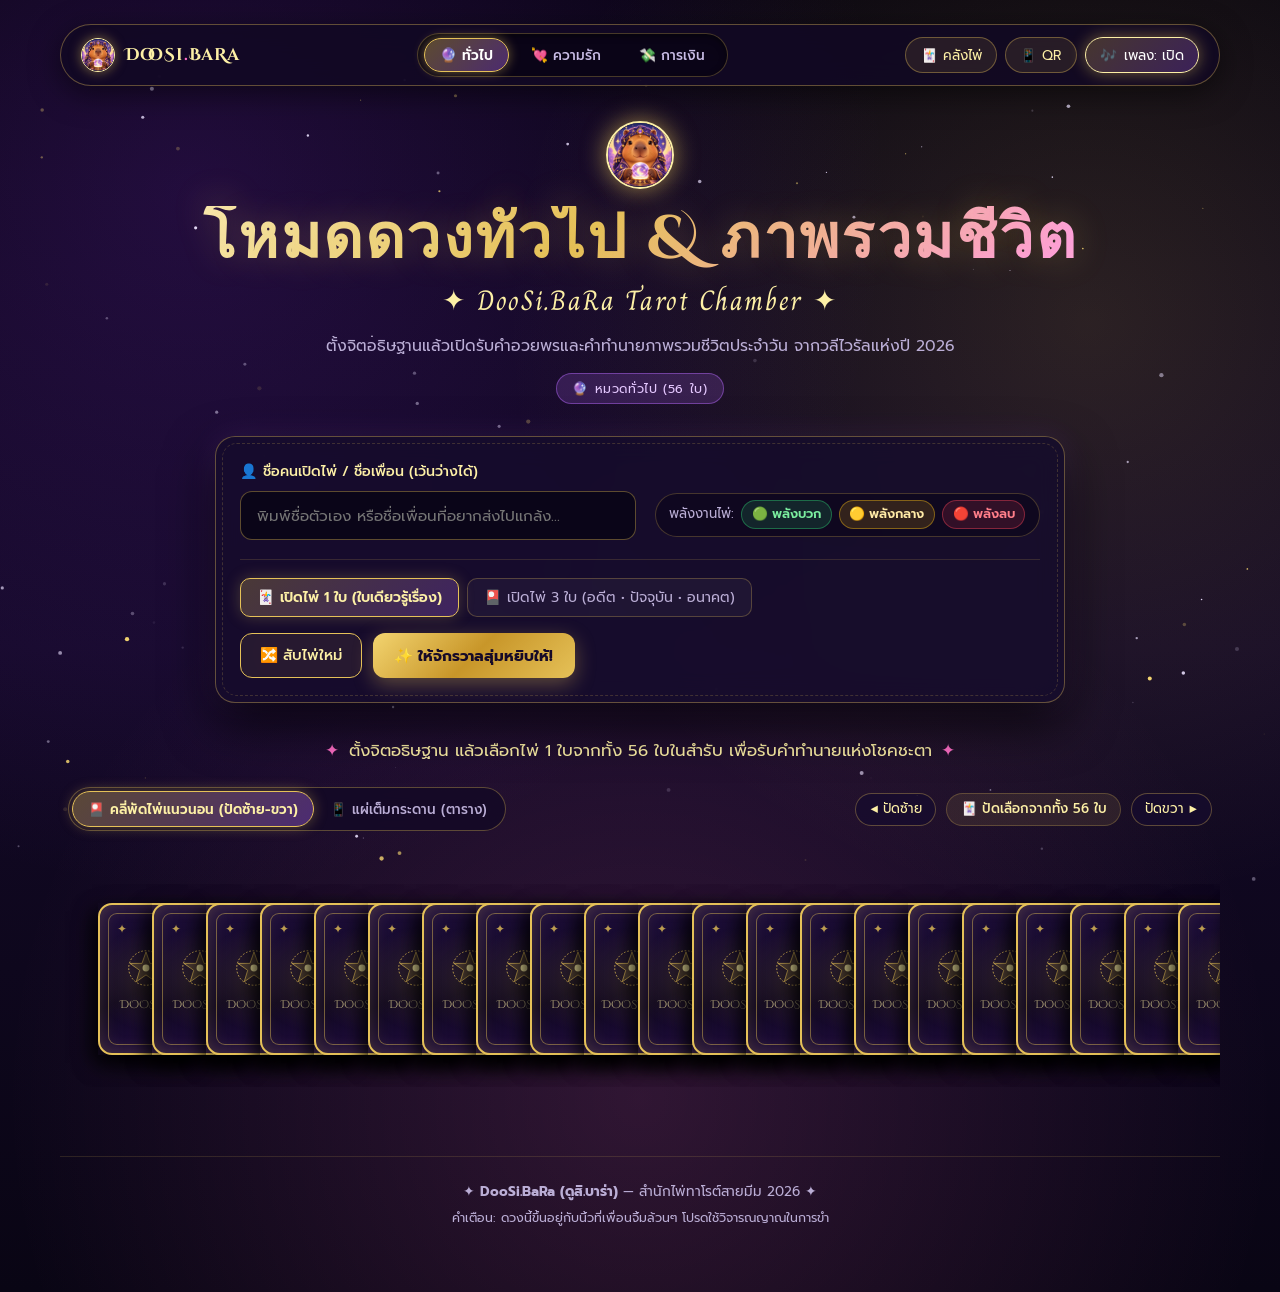
==== commit 4c214b18: "Fix image download on mobile: add Web Share API, interactive save image modal with long-press guidan" ====
--- a/reading.html
+++ b/reading.html
@@ -517,24 +517,67 @@
                     ยกกล้องมือถือขึ้นมาสแกน QR Code เพื่อเปิดไพ่ดูดวงสายมีมบนมือถือได้ทันที ไม่ต้องโหลดแอป!
                 </p>
                 <div style="display:flex; justify-content:center; gap:0.6rem; flex-wrap:wrap;">
-                    <a href="qrcode.png" download="DooSiBaRa-QRCode.png" class="btn-gold" style="text-decoration:none; font-size:0.88rem;">
+                    <button type="button" id="btnDownloadQrAction" class="btn-gold" style="font-size:0.88rem;">
                         📥 ดาวน์โหลดรูป QR Code
-                    </a>
+                    </button>
                     <button type="button" class="btn-outline-gold" onclick="navigator.clipboard.writeText('https://thanabara.github.io/DooSi/'); showToast('📋 คัดลอกลิงก์เรียบร้อย!');" style="font-size:0.88rem;">
                         🔗 คัดลอกลิงก์
                     </button>
                 </div>
+                <div style="margin-top:0.85rem;">
+                    <span style="display:inline-block; font-size:0.8rem; color:#fdf0a6; background:rgba(229,193,88,0.12); border:1px solid rgba(229,193,88,0.28); padding:0.35rem 0.75rem; border-radius:10px;">
+                        💡 <strong>บนมือถือ:</strong> แตะค้างที่รูป QR Code แล้วกด <em>"บันทึกรูปภาพ"</em> ได้เลย
+                    </span>
+                </div>
             </div>
         </div>
     </div>
 
+    <!-- Modal 3: Card Image Preview & Save (Mobile & Desktop Friendly) -->
+    <div class="modal-backdrop" id="cardImageModal" role="dialog" aria-modal="true">
+        <div class="modal-card" style="max-width:580px; text-align:center;">
+            <div class="modal-header">
+                <div class="modal-title" id="cardImageModalTitle">📸 บันทึกรูปการ์ดคำทำนาย</div>
+                <button type="button" class="btn-close-modal" onclick="document.getElementById('cardImageModal').classList.remove('open')">✕</button>
+            </div>
+            <div style="padding:0.6rem 0.25rem 0.25rem;">
+                <!-- Helpful mobile instruction -->
+                <div style="background:rgba(229,193,88,0.12); border:1px solid rgba(229,193,88,0.38); border-radius:14px; padding:0.75rem 1rem; margin-bottom:1rem; text-align:left; display:flex; align-items:flex-start; gap:0.65rem;">
+                    <span style="font-size:1.35rem; line-height:1;">📱</span>
+                    <div style="font-size:0.84rem; color:#fdf0a6; line-height:1.45;">
+                        <strong style="color:#ffffff;">วิธีบันทึกภาพลงมือถือ / เซฟลงอัลบั้ม:</strong><br>
+                        👉 <strong>แตะค้างที่รูปภาพ (Long-press)</strong> แล้วกดเลือก <span style="text-decoration:underline; font-weight:600; color:#fff;">"บันทึกรูปภาพ"</span> หรือ <span style="text-decoration:underline; font-weight:600; color:#fff;">"เพิ่มไปยังรูปภาพ"</span> เพื่อเซฟลงอัลบั้มรูปได้ทันที!
+                    </div>
+                </div>
+
+                <!-- Preview Image -->
+                <div style="max-height:54vh; overflow-y:auto; border-radius:14px; margin-bottom:1rem; background:rgba(0,0,0,0.45); padding:6px; border:1px solid rgba(229,193,88,0.2);">
+                    <img id="cardImageModalPreview" src="" alt="ภาพการ์ดคำทำนาย DooSi.BaRa" style="max-width:100%; height:auto; display:block; margin:0 auto; border-radius:10px; box-shadow:0 6px 25px rgba(0,0,0,0.6); -webkit-touch-callout:default; user-select:auto;">
+                </div>
+
+                <!-- Action buttons -->
+                <div style="display:flex; justify-content:center; gap:0.6rem; flex-wrap:wrap;">
+                    <button type="button" class="btn-gold" id="btnShareModalImage" style="font-size:0.86rem; padding:0.55rem 1.15rem;">
+                        📤 แชร์ / บันทึกรูป
+                    </button>
+                    <button type="button" class="btn-outline-gold" id="btnDownloadModalDirect" style="font-size:0.86rem; padding:0.55rem 1.15rem;">
+                        📥 ดาวน์โหลดไฟล์
+                    </button>
+                    <button type="button" class="btn-pill" id="btnOpenModalImageTab" style="font-size:0.86rem; padding:0.55rem 1rem;">
+                        ↗️ เปิดรูปเต็มจอ
+                    </button>
+                </div>
+            </div>
+        </div>
+    </div>
+
     <!-- Toast Notification -->
     <div class="mystic-toast" id="mysticToast" role="status" aria-live="polite"></div>
 
     <!-- Load Dedicated Data Decks and Reading Engine -->
-    <script src="data/general.js?v=20261002_v17"></script>
-    <script src="data/love.js?v=20261002_v17"></script>
-    <script src="data/money.js?v=20261002_v17"></script>
-    <script src="reading.js?v=20261002_v17"></script>
+    <script src="data/general.js?v=20261002_v18"></script>
+    <script src="data/love.js?v=20261002_v18"></script>
+    <script src="data/money.js?v=20261002_v18"></script>
+    <script src="reading.js?v=20261002_v18"></script>
 </body>
 </html>
